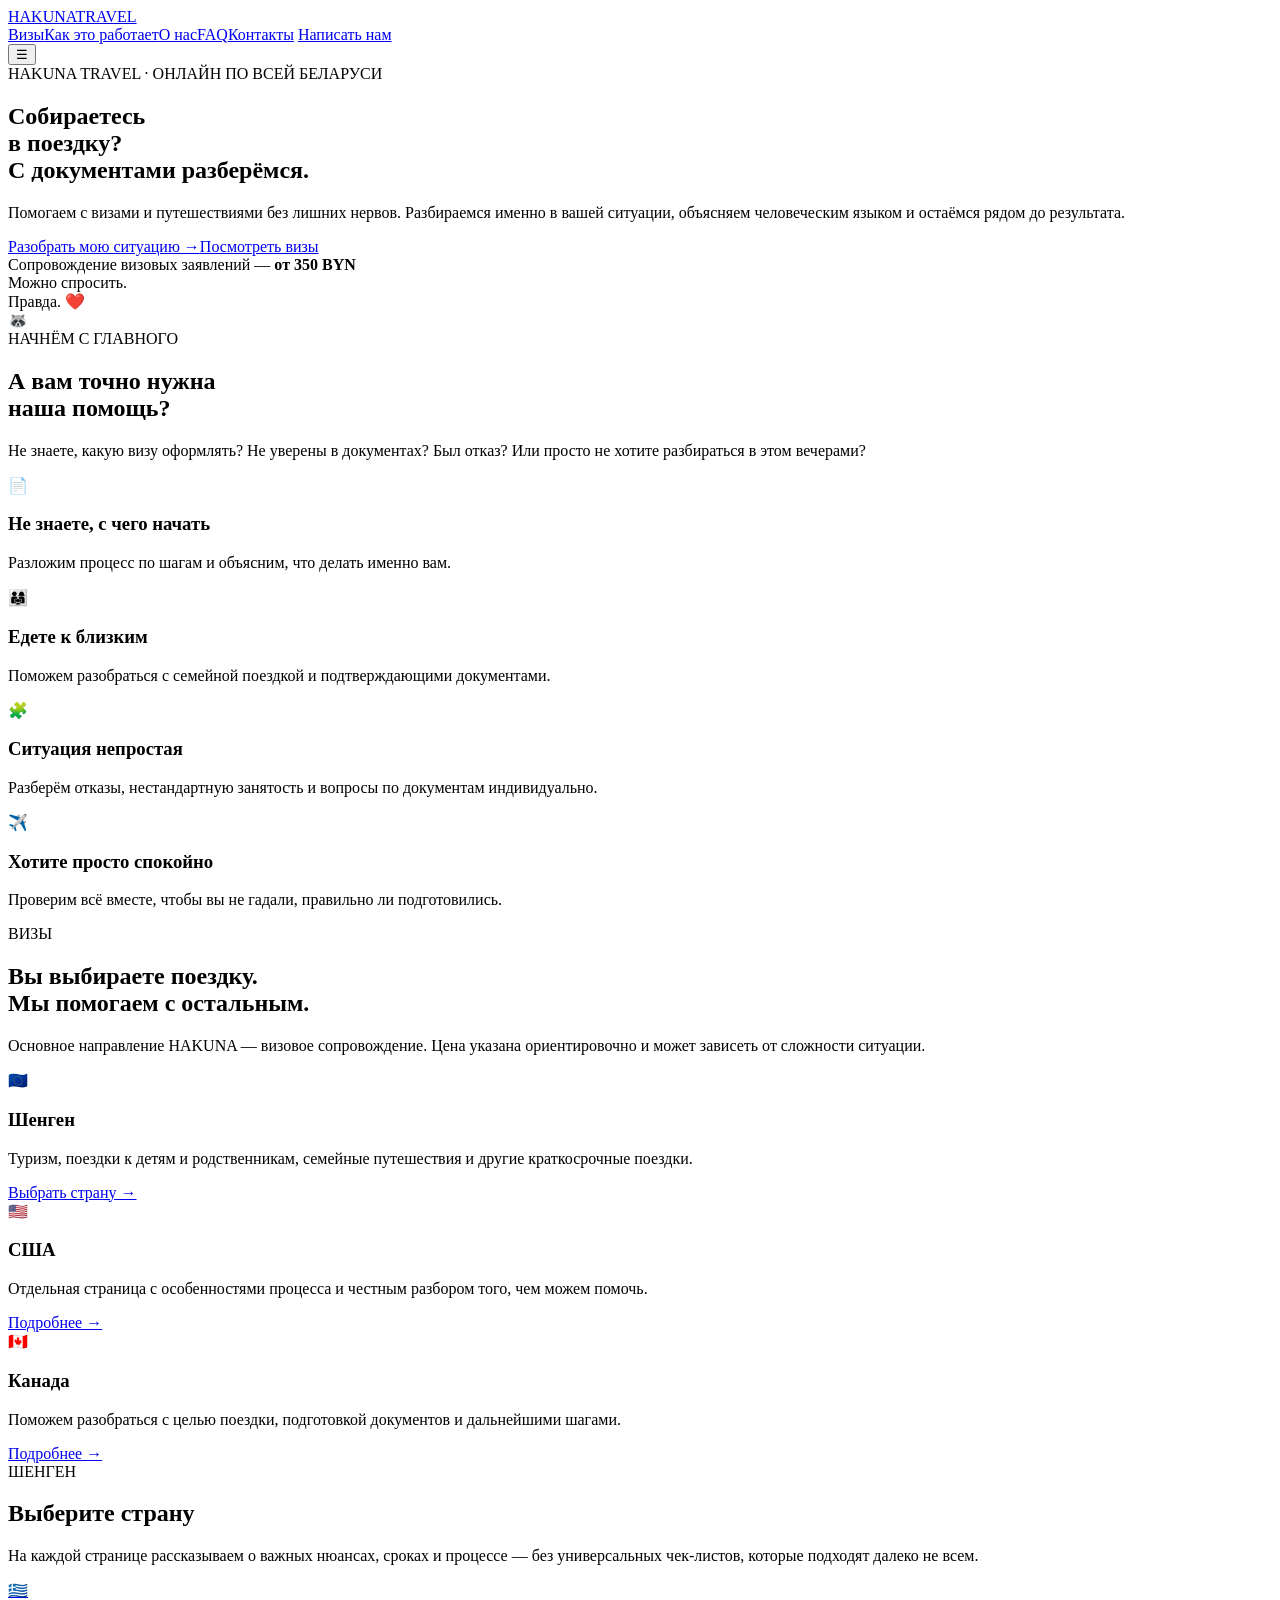
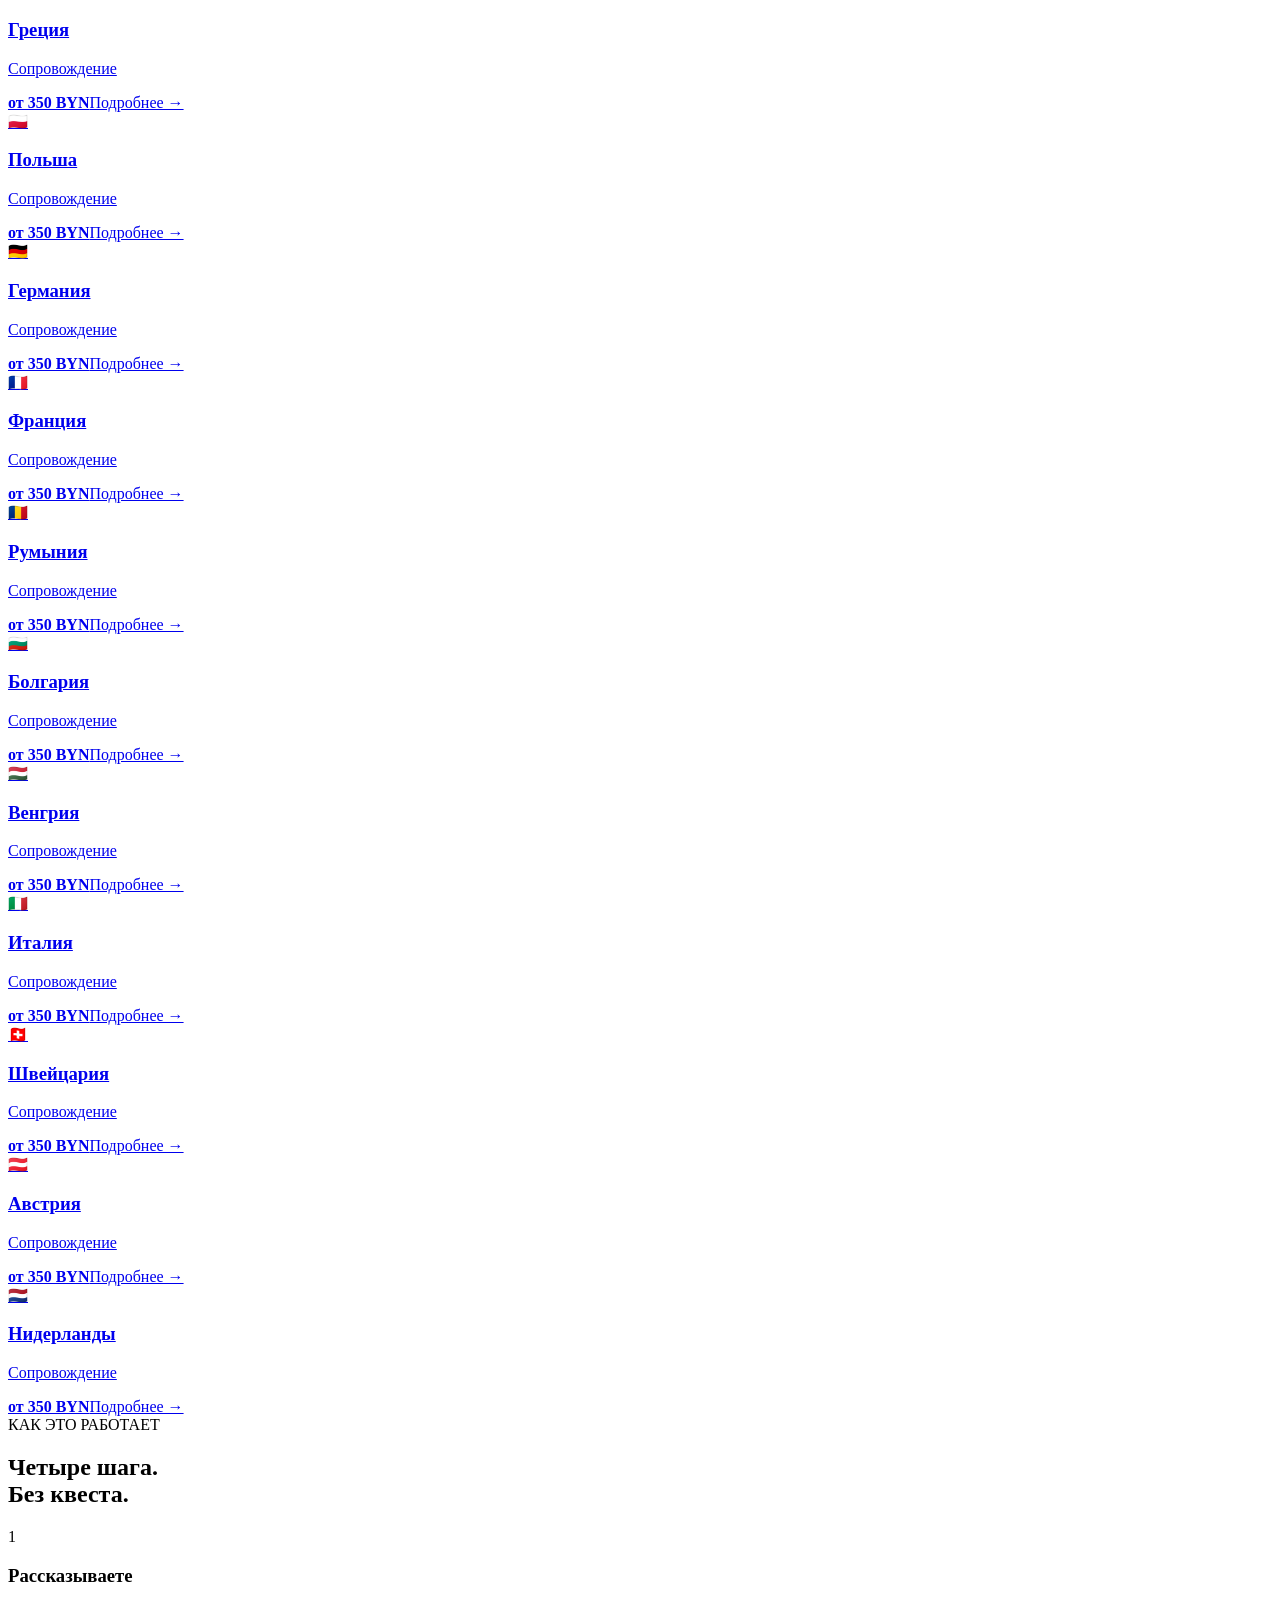
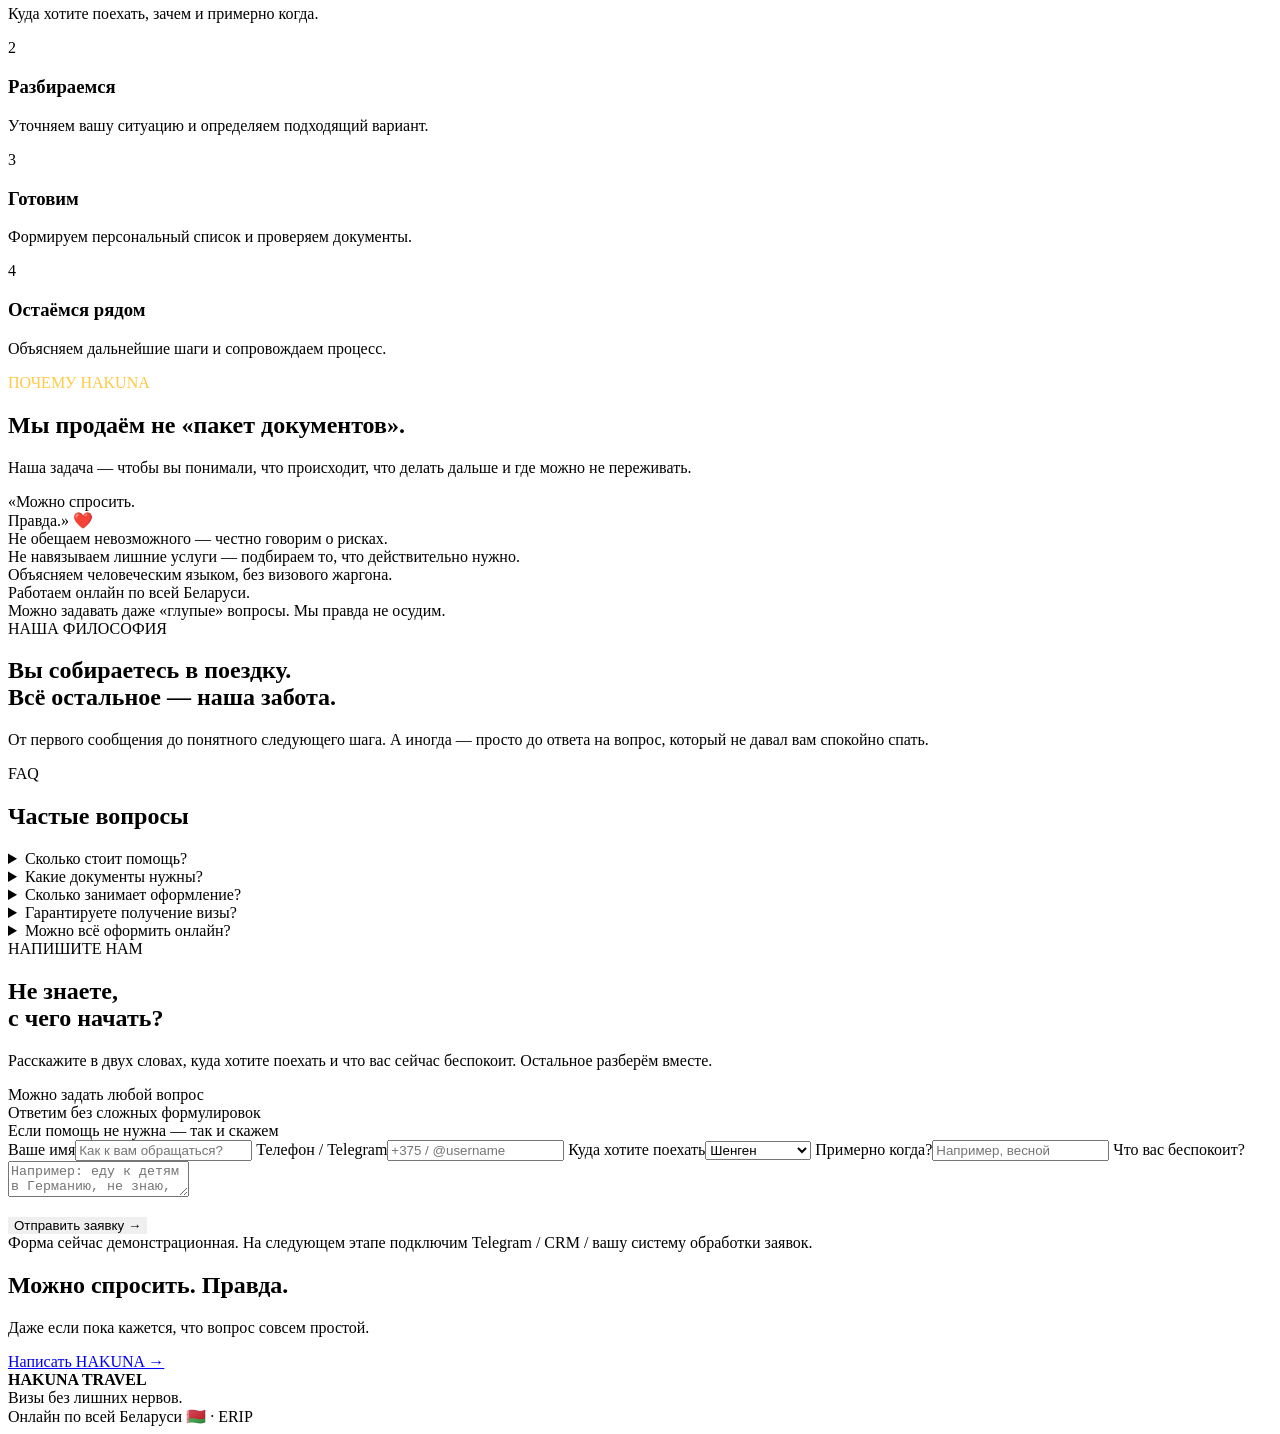
==== index.html @ dac3e9aa "Add files via upload" ====
<!doctype html>
<html lang="ru">
<head>
<meta charset="utf-8">
<meta name="viewport" content="width=device-width,initial-scale=1">
<title>HAKUNA TRAVEL — визы без лишних нервов</title>
<meta name="description" content="HAKUNA TRAVEL — помощь с визами и путешествиями онлайн по всей Беларуси. Можно спросить. Правда.">
<link rel="stylesheet" href="assets/css/style.css">
</head>
<body>
<header class="site-header">
  <div class="container nav">
    <a class="brand" href="index.html">HAKUNA<span>TRAVEL</span></a>
    <nav>
      <a href="#visas">Визы</a><a href="#process">Как это работает</a><a href="#why">О нас</a><a href="#faq">FAQ</a><a href="#contact">Контакты</a>
      <a class="nav-cta" href="#contact">Написать нам</a>
    </nav>
    <button class="menu-btn" aria-label="Меню">☰</button>
  </div>
</header>

<main>
<section class="hero hero-main">
  <div class="container hero-grid">
    <div>
      <div class="eyebrow">HAKUNA TRAVEL · ОНЛАЙН ПО ВСЕЙ БЕЛАРУСИ</div>
      <h1>Собираетесь<br>в поездку?<br><span>С документами разберёмся.</span></h1>
      <p class="lead">Помогаем с визами и путешествиями без лишних нервов. Разбираемся именно в вашей ситуации, объясняем человеческим языком и остаёмся рядом до результата.</p>
      <div class="hero-actions"><a class="btn btn-primary" href="#contact">Разобрать мою ситуацию →</a><a class="btn btn-secondary" href="#visas">Посмотреть визы</a></div>
      <div class="price-note">Сопровождение визовых заявлений — <strong>от 350 BYN</strong></div>
    </div>
    <div class="hero-art">
      <div class="hero-sticker">Можно спросить.<br>Правда. ❤️</div>
      <div class="mascot-temp" aria-label="Фирменный лемур HAKUNA">🦝</div>
    </div>
  </div>
</section>

<section class="section" id="help">
  <div class="container">
    <div class="section-heading"><div class="eyebrow">НАЧНЁМ С ГЛАВНОГО</div><h2>А вам точно нужна<br><span>наша помощь?</span></h2><p>Не знаете, какую визу оформлять? Не уверены в документах? Был отказ? Или просто не хотите разбираться в этом вечерами?</p></div>
    <div class="cards-4">
      <article class="card"><div class="icon">📄</div><h3>Не знаете, с чего начать</h3><p>Разложим процесс по шагам и объясним, что делать именно вам.</p></article>
      <article class="card"><div class="icon">👨‍👩‍👧</div><h3>Едете к близким</h3><p>Поможем разобраться с семейной поездкой и подтверждающими документами.</p></article>
      <article class="card"><div class="icon">🧩</div><h3>Ситуация непростая</h3><p>Разберём отказы, нестандартную занятость и вопросы по документам индивидуально.</p></article>
      <article class="card"><div class="icon">✈️</div><h3>Хотите просто спокойно</h3><p>Проверим всё вместе, чтобы вы не гадали, правильно ли подготовились.</p></article>
    </div>
  </div>
</section>

<section class="section section-alt" id="visas">
  <div class="container">
    <div class="section-heading"><div class="eyebrow">ВИЗЫ</div><h2>Вы выбираете поездку.<br><span>Мы помогаем с остальным.</span></h2><p>Основное направление HAKUNA — визовое сопровождение. Цена указана ориентировочно и может зависеть от сложности ситуации.</p></div>
    <div class="cards-3">
      <article class="card"><div class="icon">🇪🇺</div><h3>Шенген</h3><p>Туризм, поездки к детям и родственникам, семейные путешествия и другие краткосрочные поездки.</p><a class="country-link" href="#schengen">Выбрать страну →</a></article>
      <article class="card"><div class="icon">🇺🇸</div><h3>США</h3><p>Отдельная страница с особенностями процесса и честным разбором того, чем можем помочь.</p><a class="country-link" href="usa.html">Подробнее →</a></article>
      <article class="card"><div class="icon">🇨🇦</div><h3>Канада</h3><p>Поможем разобраться с целью поездки, подготовкой документов и дальнейшими шагами.</p><a class="country-link" href="canada.html">Подробнее →</a></article>
    </div>
  </div>
</section>

<section class="section" id="schengen">
  <div class="container">
    <div class="section-heading"><div class="eyebrow">ШЕНГЕН</div><h2>Выберите страну</h2><p>На каждой странице рассказываем о важных нюансах, сроках и процессе — без универсальных чек-листов, которые подходят далеко не всем.</p></div>
    <div class="country-grid"><a class="country-card" href="greece.html"><div class="country-flag">🇬🇷</div><h3>Греция</h3><p>Сопровождение</p><strong>от 350 BYN</strong><span class="country-link">Подробнее →</span></a>
<a class="country-card" href="poland.html"><div class="country-flag">🇵🇱</div><h3>Польша</h3><p>Сопровождение</p><strong>от 350 BYN</strong><span class="country-link">Подробнее →</span></a>
<a class="country-card" href="germany.html"><div class="country-flag">🇩🇪</div><h3>Германия</h3><p>Сопровождение</p><strong>от 350 BYN</strong><span class="country-link">Подробнее →</span></a>
<a class="country-card" href="france.html"><div class="country-flag">🇫🇷</div><h3>Франция</h3><p>Сопровождение</p><strong>от 350 BYN</strong><span class="country-link">Подробнее →</span></a>
<a class="country-card" href="romania.html"><div class="country-flag">🇷🇴</div><h3>Румыния</h3><p>Сопровождение</p><strong>от 350 BYN</strong><span class="country-link">Подробнее →</span></a>
<a class="country-card" href="bulgaria.html"><div class="country-flag">🇧🇬</div><h3>Болгария</h3><p>Сопровождение</p><strong>от 350 BYN</strong><span class="country-link">Подробнее →</span></a>
<a class="country-card" href="hungary.html"><div class="country-flag">🇭🇺</div><h3>Венгрия</h3><p>Сопровождение</p><strong>от 350 BYN</strong><span class="country-link">Подробнее →</span></a>
<a class="country-card" href="italy.html"><div class="country-flag">🇮🇹</div><h3>Италия</h3><p>Сопровождение</p><strong>от 350 BYN</strong><span class="country-link">Подробнее →</span></a>
<a class="country-card" href="switzerland.html"><div class="country-flag">🇨🇭</div><h3>Швейцария</h3><p>Сопровождение</p><strong>от 350 BYN</strong><span class="country-link">Подробнее →</span></a>
<a class="country-card" href="austria.html"><div class="country-flag">🇦🇹</div><h3>Австрия</h3><p>Сопровождение</p><strong>от 350 BYN</strong><span class="country-link">Подробнее →</span></a>
<a class="country-card" href="netherlands.html"><div class="country-flag">🇳🇱</div><h3>Нидерланды</h3><p>Сопровождение</p><strong>от 350 BYN</strong><span class="country-link">Подробнее →</span></a></div>
  </div>
</section>

<section class="section section-alt" id="process">
  <div class="container">
    <div class="section-heading"><div class="eyebrow">КАК ЭТО РАБОТАЕТ</div><h2>Четыре шага.<br><span>Без квеста.</span></h2></div>
    <div class="steps">
      <div class="step"><span>1</span><h3>Рассказываете</h3><p>Куда хотите поехать, зачем и примерно когда.</p></div>
      <div class="step"><span>2</span><h3>Разбираемся</h3><p>Уточняем вашу ситуацию и определяем подходящий вариант.</p></div>
      <div class="step"><span>3</span><h3>Готовим</h3><p>Формируем персональный список и проверяем документы.</p></div>
      <div class="step"><span>4</span><h3>Остаёмся рядом</h3><p>Объясняем дальнейшие шаги и сопровождаем процесс.</p></div>
    </div>
  </div>
</section>

<section class="section" id="why">
  <div class="container split">
    <div class="big-panel">
      <div class="eyebrow" style="color:#ffc943">ПОЧЕМУ HAKUNA</div>
      <h2>Мы продаём не «пакет документов».</h2>
      <p>Наша задача — чтобы вы понимали, что происходит, что делать дальше и где можно не переживать.</p>
      <div class="quote">«Можно спросить.<br>Правда.» ❤️</div>
    </div>
    <div class="check-list">
      <div>Не обещаем невозможного — честно говорим о рисках.</div>
      <div>Не навязываем лишние услуги — подбираем то, что действительно нужно.</div>
      <div>Объясняем человеческим языком, без визового жаргона.</div>
      <div>Работаем онлайн по всей Беларуси.</div>
      <div>Можно задавать даже «глупые» вопросы. Мы правда не осудим.</div>
    </div>
  </div>
</section>

<section class="section section-alt">
  <div class="container">
    <div class="quote-box"><div class="eyebrow">НАША ФИЛОСОФИЯ</div><h2>Вы собираетесь в поездку.<br><span>Всё остальное — наша забота.</span></h2><p>От первого сообщения до понятного следующего шага. А иногда — просто до ответа на вопрос, который не давал вам спокойно спать.</p></div>
  </div>
</section>

<section class="section" id="faq">
  <div class="container faq">
    <div class="section-heading"><div class="eyebrow">FAQ</div><h2>Частые вопросы</h2></div>
    <details><summary>Сколько стоит помощь?</summary><p>Сопровождение визовых заявлений — от 350 BYN. Точная стоимость зависит от ситуации и объёма работы.</p></details>
    <details><summary>Какие документы нужны?</summary><p>Это зависит от цели поездки, занятости, семейной и финансовой ситуации, истории поездок и других обстоятельств. Поэтому мы не отправляем всем один и тот же универсальный список.</p></details>
    <details><summary>Сколько занимает оформление?</summary><p>Сроки зависят от страны, типа поездки, доступности записи и рассмотрения заявления. Мы заранее объясняем этапы и не обещаем срок, на который не можем повлиять.</p></details>
    <details><summary>Гарантируете получение визы?</summary><p>Нет. Решение принимает консульство или другой уполномоченный орган. Мы гарантируем внимательную подготовку и честный разбор вашей ситуации.</p></details>
    <details><summary>Можно всё оформить онлайн?</summary><p>Консультация и большая часть подготовки проходят онлайн по всей Беларуси. Если понадобится личная подача, заранее объясним, что именно и где нужно сделать.</p></details>
  </div>
</section>

<section class="section section-alt" id="contact">
  <div class="container form-wrap">
    <div>
      <div class="eyebrow">НАПИШИТЕ НАМ</div>
      <h2>Не знаете,<br><span>с чего начать?</span></h2>
      <p class="lead">Расскажите в двух словах, куда хотите поехать и что вас сейчас беспокоит. Остальное разберём вместе.</p>
      <div class="check-list"><div>Можно задать любой вопрос</div><div>Ответим без сложных формулировок</div><div>Если помощь не нужна — так и скажем</div></div>
    </div>
    <div class="form-card">
      <form onsubmit="return submitHakuna(event)">
        <div class="form-grid">
          <label>Ваше имя<input name="name" required placeholder="Как к вам обращаться?"></label>
          <label>Телефон / Telegram<input name="contact" required placeholder="+375 / @username"></label>
          <label>Куда хотите поехать<select name="destination"><option>Шенген</option><option>США</option><option>Канада</option><option>Пока не знаю</option></select></label>
          <label>Примерно когда?<input name="date" placeholder="Например, весной"></label>
          <label class="full">Что вас беспокоит?<textarea name="message" placeholder="Например: еду к детям в Германию, не знаю, какие документы нужны…"></textarea></label>
        </div>
        <button class="btn btn-primary" style="border:0;margin-top:16px" type="submit">Отправить заявку →</button>
        <div class="form-note">Форма сейчас демонстрационная. На следующем этапе подключим Telegram / CRM / вашу систему обработки заявок.</div>
      </form>
    </div>
  </div>
</section>

<section class="section final-cta">
  <div class="container"><div class="cta-box"><div><h2>Можно спросить. Правда.</h2><p>Даже если пока кажется, что вопрос совсем простой.</p></div><a class="btn btn-primary" href="#contact">Написать HAKUNA →</a></div></div>
</section>
</main>

<footer class="site-footer">
  <div class="container footer-inner"><div><strong>HAKUNA TRAVEL</strong><br><span>Визы без лишних нервов.</span></div><div>Онлайн по всей Беларуси 🇧🇾 · ERIP</div></div>
</footer>
<script src="assets/js/main.js"></script>
</body>
</html>
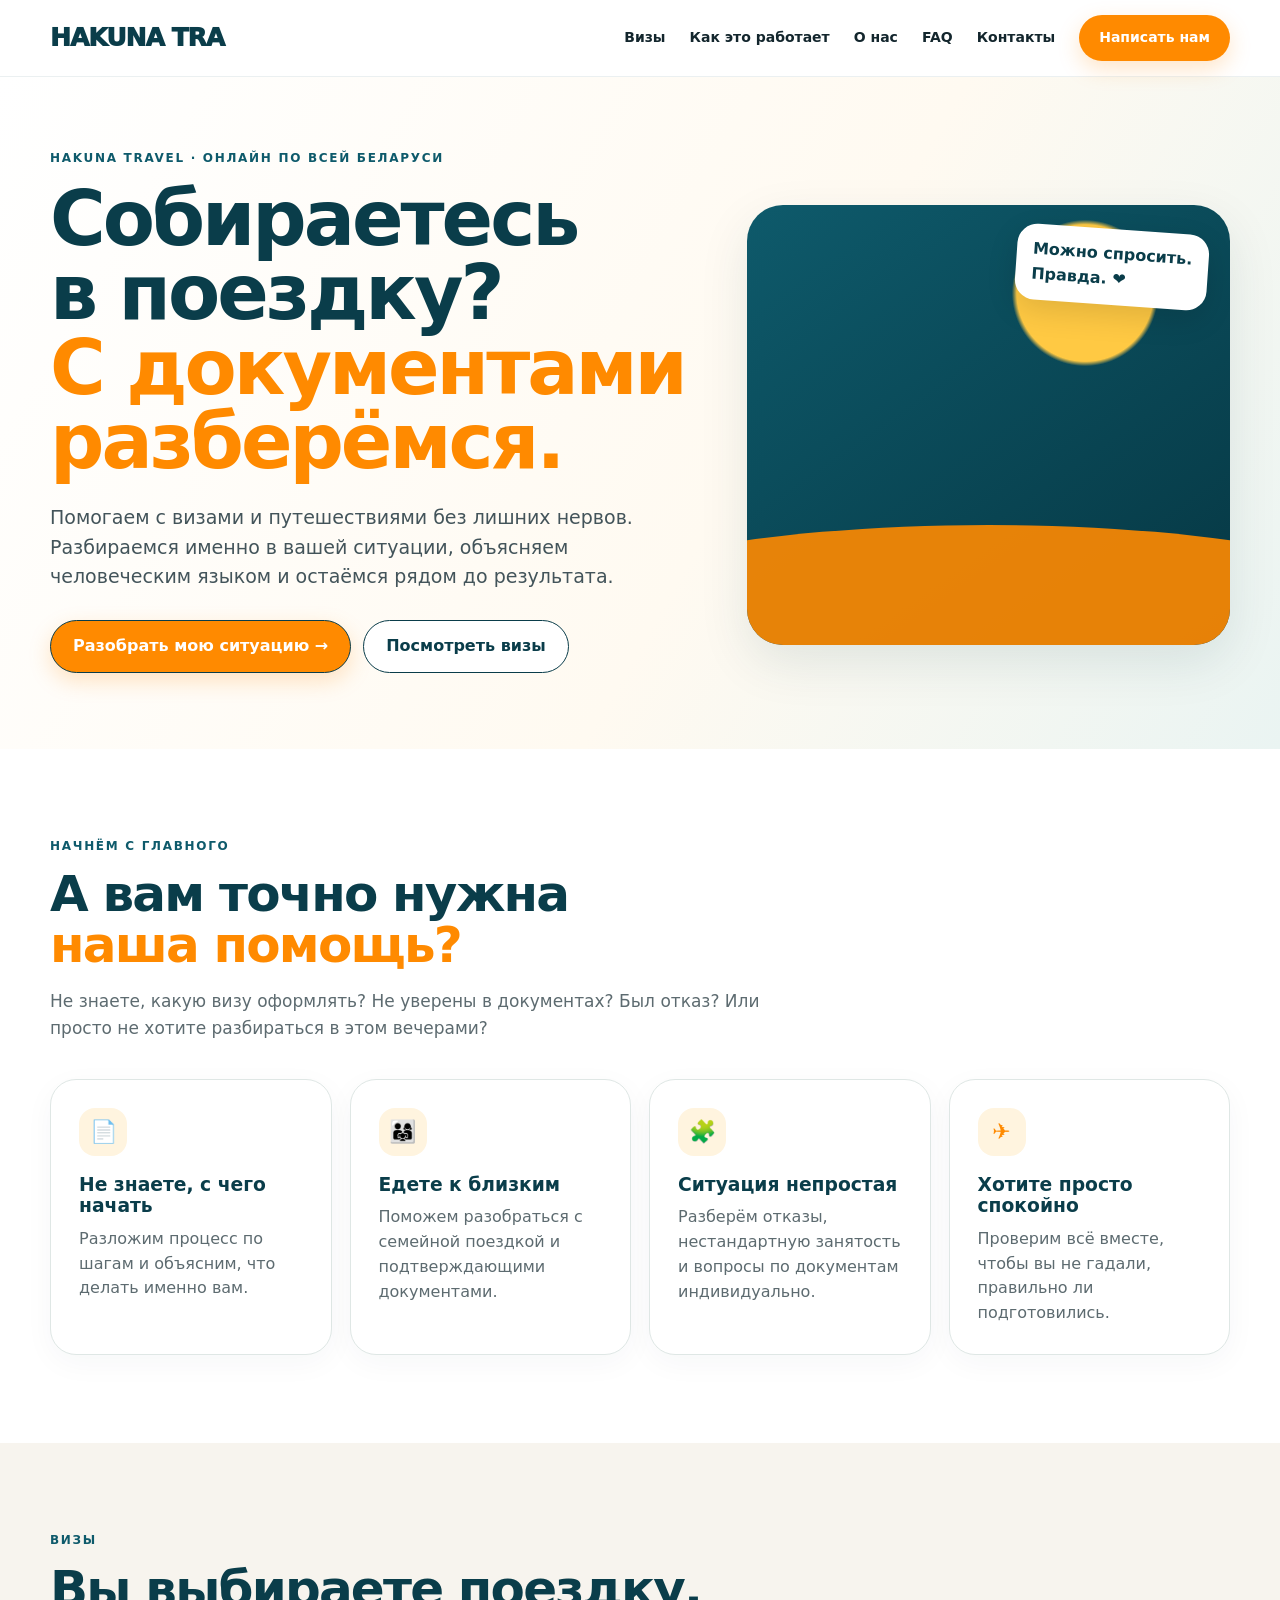
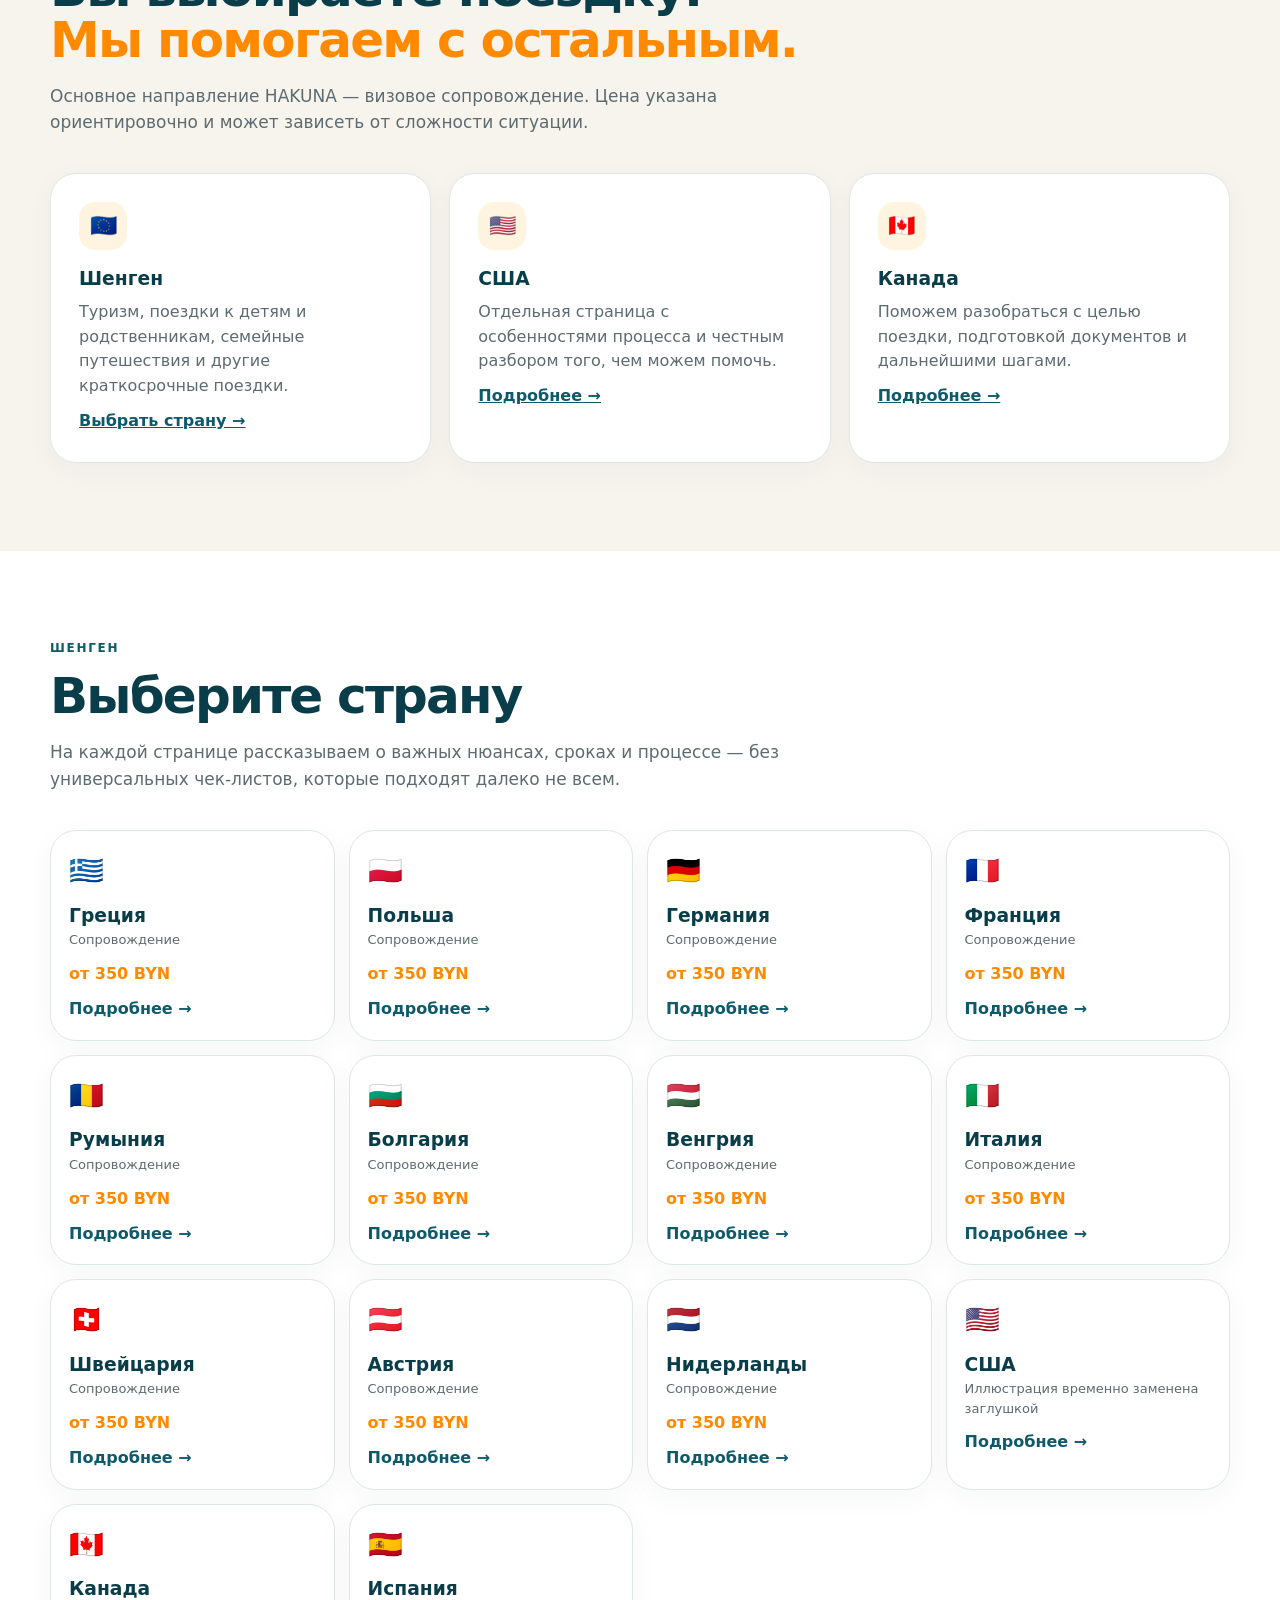
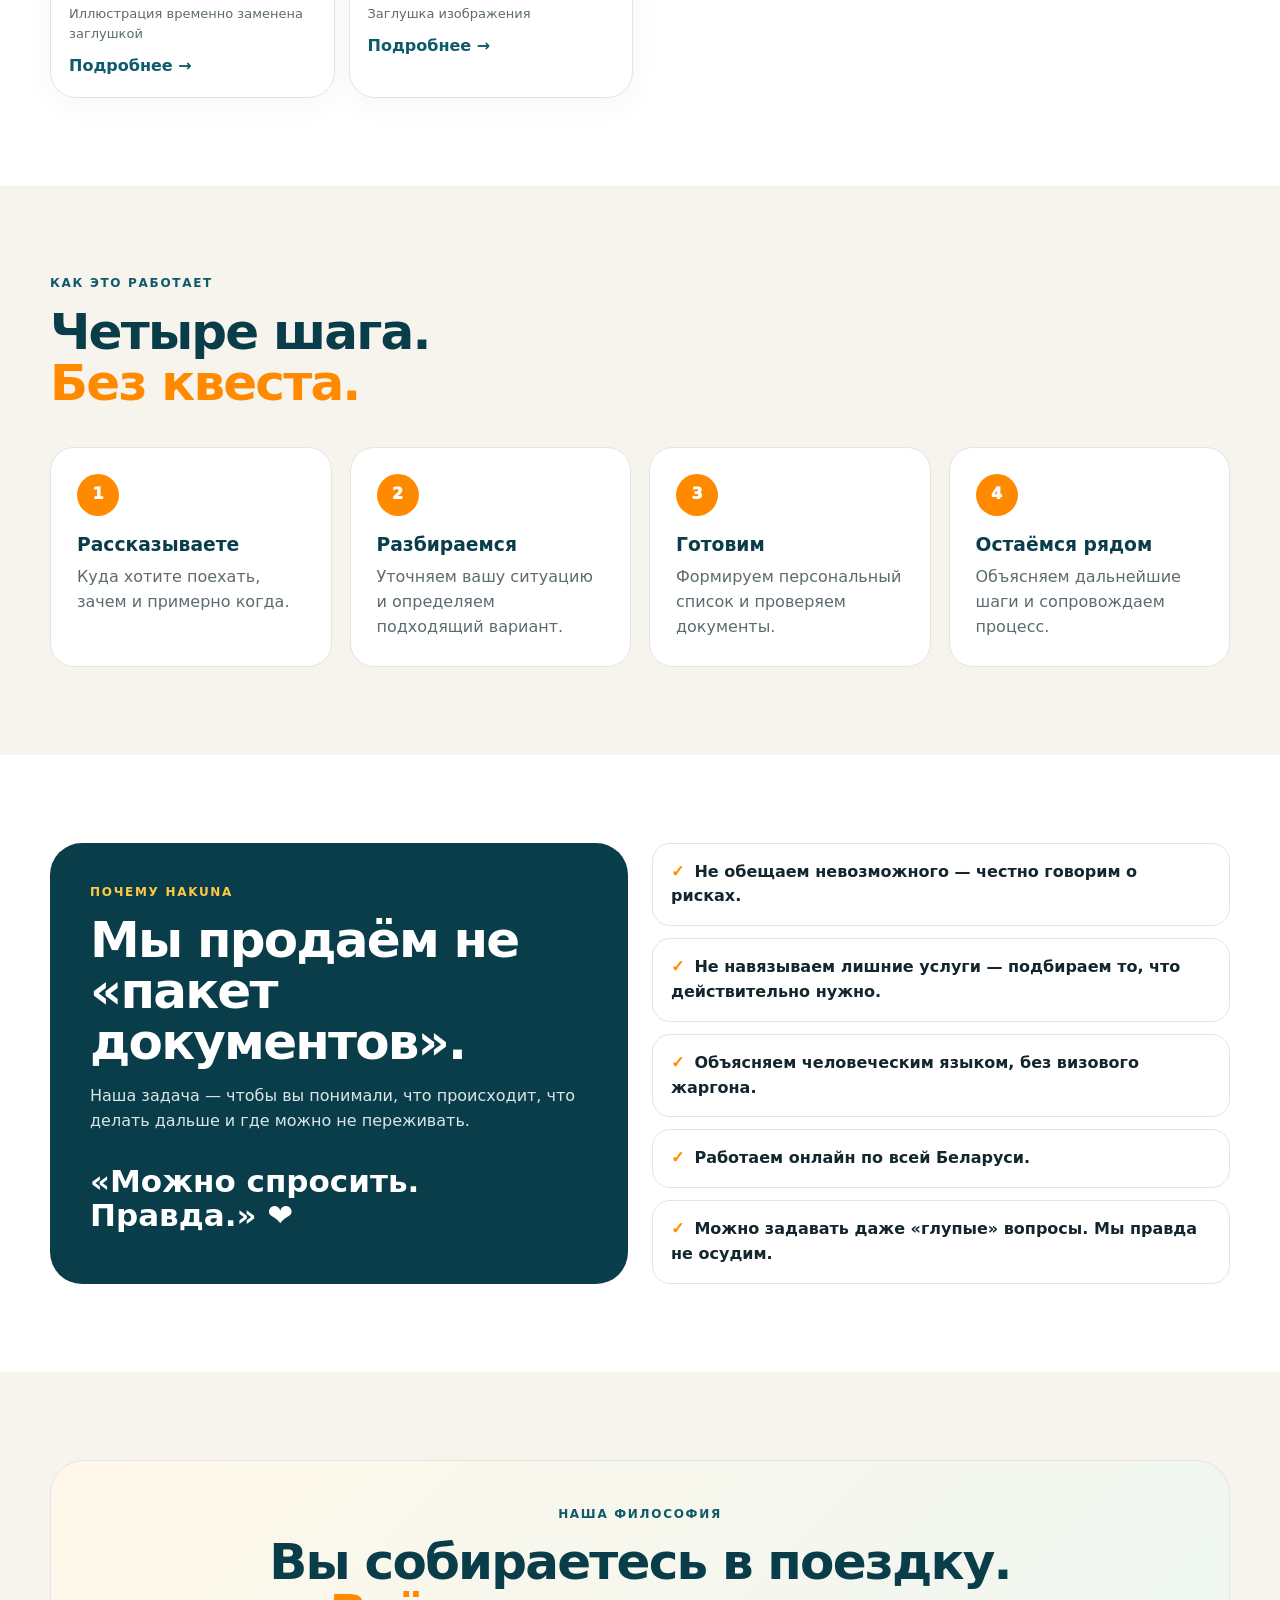
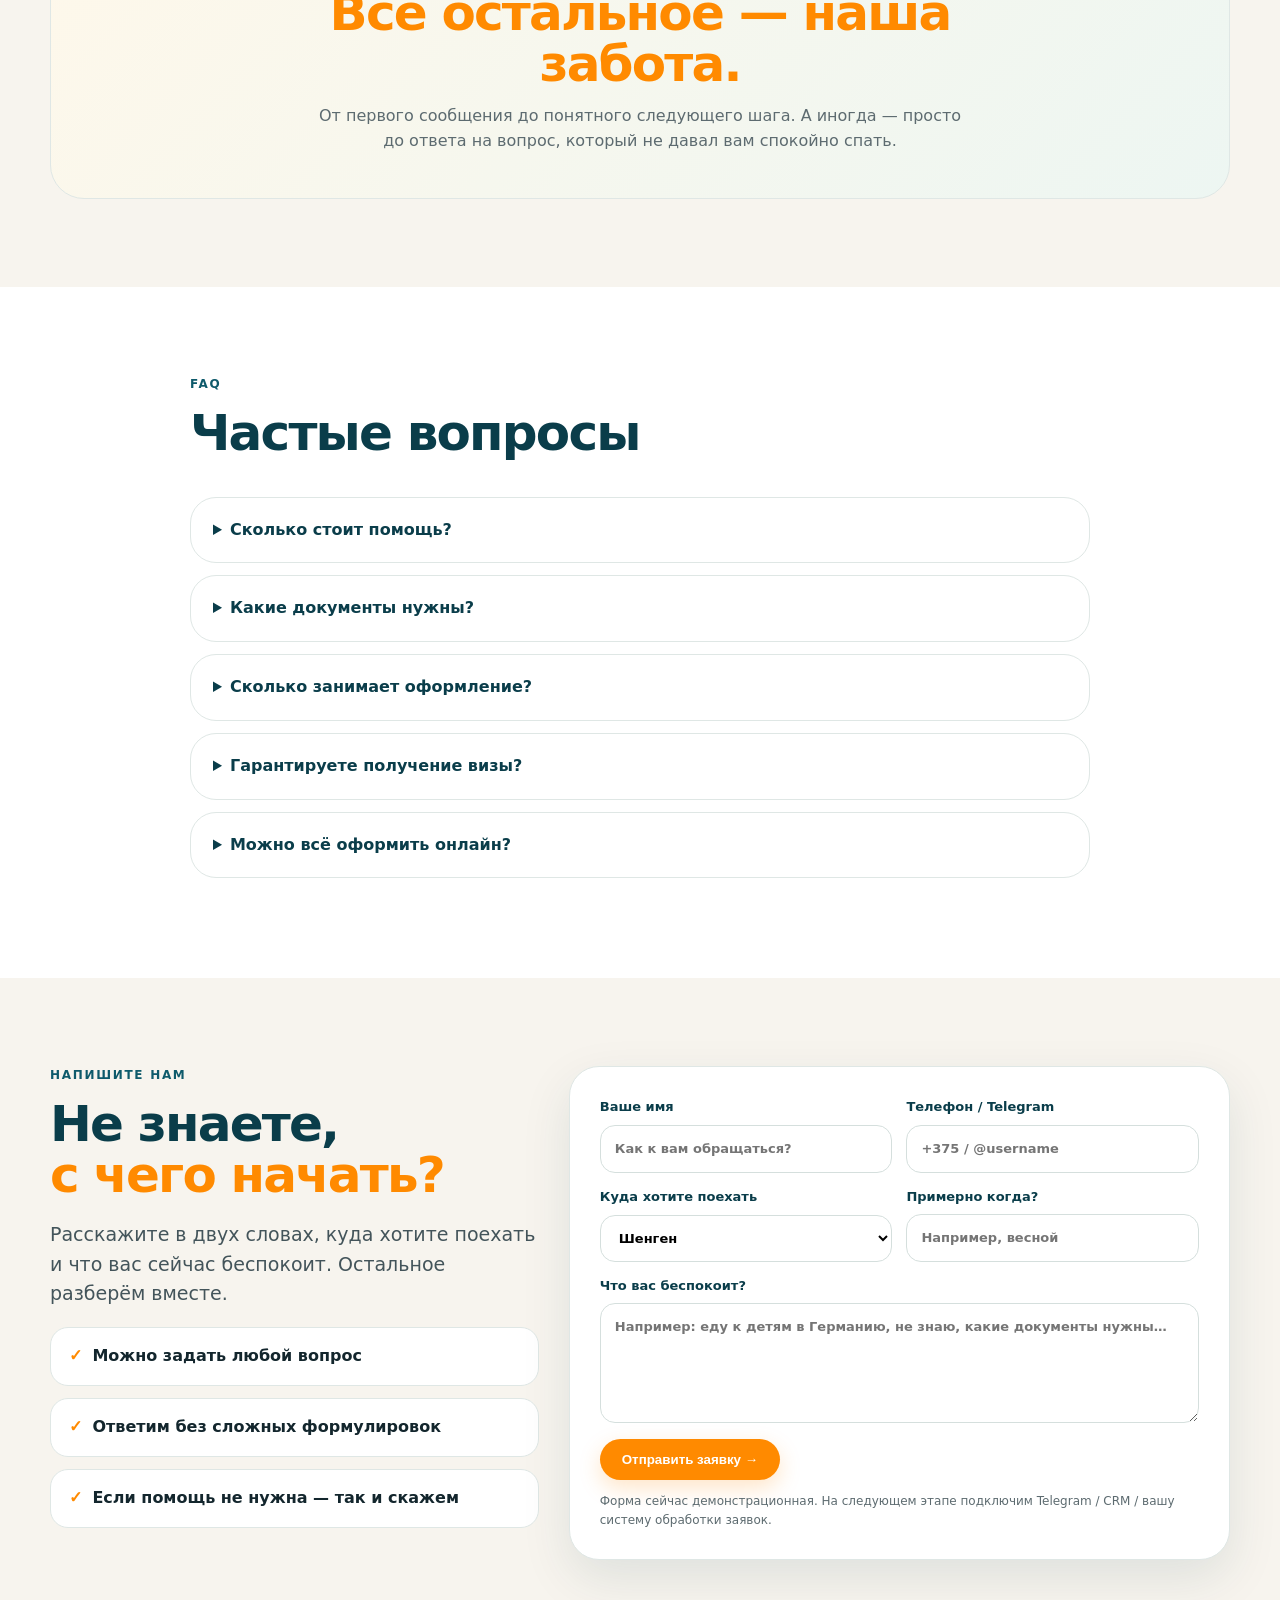
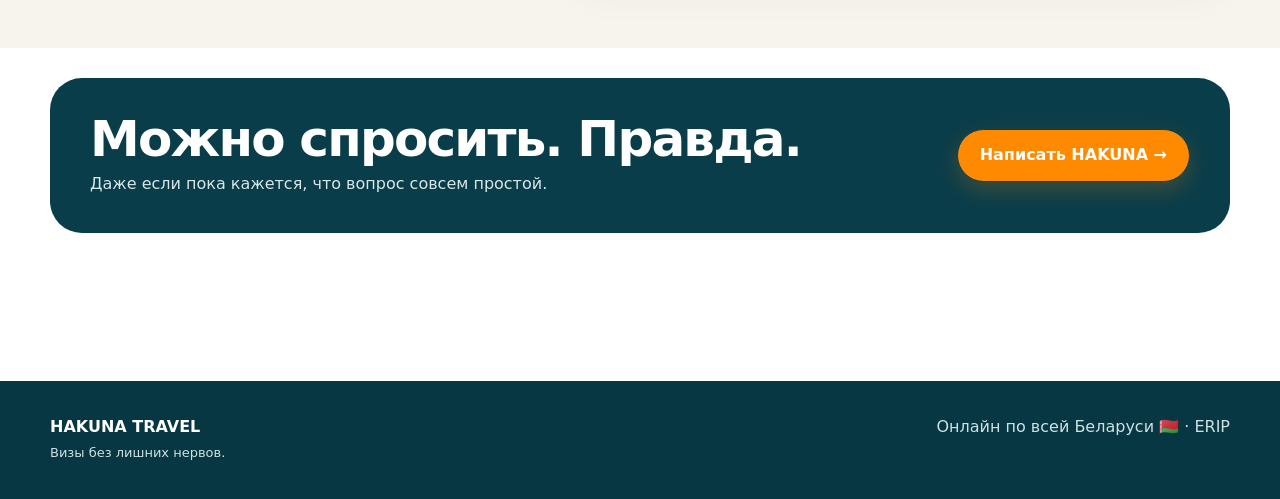
==== commit 91a57c2f: "Add files via upload" ====
--- a/index.html
+++ b/index.html
@@ -10,7 +10,7 @@
 <body>
 <header class="site-header">
   <div class="container nav">
-    <a class="brand" href="index.html">HAKUNA<span>TRAVEL</span></a>
+    <a class="brand" href="index.html" aria-label="HAKUNA TRA">HAKUNA TRA</a>
     <nav>
       <a href="#visas">Визы</a><a href="#process">Как это работает</a><a href="#why">О нас</a><a href="#faq">FAQ</a><a href="#contact">Контакты</a>
       <a class="nav-cta" href="#contact">Написать нам</a>
@@ -27,11 +27,11 @@
       <h1>Собираетесь<br>в поездку?<br><span>С документами разберёмся.</span></h1>
       <p class="lead">Помогаем с визами и путешествиями без лишних нервов. Разбираемся именно в вашей ситуации, объясняем человеческим языком и остаёмся рядом до результата.</p>
       <div class="hero-actions"><a class="btn btn-primary" href="#contact">Разобрать мою ситуацию →</a><a class="btn btn-secondary" href="#visas">Посмотреть визы</a></div>
-      <div class="price-note">Сопровождение визовых заявлений — <strong>от 350 BYN</strong></div>
+      
     </div>
     <div class="hero-art">
       <div class="hero-sticker">Можно спросить.<br>Правда. ❤️</div>
-      <div class="mascot-temp" aria-label="Фирменный лемур HAKUNA">🦝</div>
+      
     </div>
   </div>
 </section>
@@ -62,17 +62,20 @@
 <section class="section" id="schengen">
   <div class="container">
     <div class="section-heading"><div class="eyebrow">ШЕНГЕН</div><h2>Выберите страну</h2><p>На каждой странице рассказываем о важных нюансах, сроках и процессе — без универсальных чек-листов, которые подходят далеко не всем.</p></div>
-    <div class="country-grid"><a class="country-card" href="greece.html"><div class="country-flag">🇬🇷</div><h3>Греция</h3><p>Сопровождение</p><strong>от 350 BYN</strong><span class="country-link">Подробнее →</span></a>
-<a class="country-card" href="poland.html"><div class="country-flag">🇵🇱</div><h3>Польша</h3><p>Сопровождение</p><strong>от 350 BYN</strong><span class="country-link">Подробнее →</span></a>
-<a class="country-card" href="germany.html"><div class="country-flag">🇩🇪</div><h3>Германия</h3><p>Сопровождение</p><strong>от 350 BYN</strong><span class="country-link">Подробнее →</span></a>
-<a class="country-card" href="france.html"><div class="country-flag">🇫🇷</div><h3>Франция</h3><p>Сопровождение</p><strong>от 350 BYN</strong><span class="country-link">Подробнее →</span></a>
-<a class="country-card" href="romania.html"><div class="country-flag">🇷🇴</div><h3>Румыния</h3><p>Сопровождение</p><strong>от 350 BYN</strong><span class="country-link">Подробнее →</span></a>
-<a class="country-card" href="bulgaria.html"><div class="country-flag">🇧🇬</div><h3>Болгария</h3><p>Сопровождение</p><strong>от 350 BYN</strong><span class="country-link">Подробнее →</span></a>
-<a class="country-card" href="hungary.html"><div class="country-flag">🇭🇺</div><h3>Венгрия</h3><p>Сопровождение</p><strong>от 350 BYN</strong><span class="country-link">Подробнее →</span></a>
-<a class="country-card" href="italy.html"><div class="country-flag">🇮🇹</div><h3>Италия</h3><p>Сопровождение</p><strong>от 350 BYN</strong><span class="country-link">Подробнее →</span></a>
-<a class="country-card" href="switzerland.html"><div class="country-flag">🇨🇭</div><h3>Швейцария</h3><p>Сопровождение</p><strong>от 350 BYN</strong><span class="country-link">Подробнее →</span></a>
-<a class="country-card" href="austria.html"><div class="country-flag">🇦🇹</div><h3>Австрия</h3><p>Сопровождение</p><strong>от 350 BYN</strong><span class="country-link">Подробнее →</span></a>
-<a class="country-card" href="netherlands.html"><div class="country-flag">🇳🇱</div><h3>Нидерланды</h3><p>Сопровождение</p><strong>от 350 BYN</strong><span class="country-link">Подробнее →</span></a></div>
+    <div class="country-grid"><a class="country-card" href="greece.html" style="background-image:url('assets/img/country-greece.png')"><div class="country-flag">🇬🇷</div><h3>Греция</h3><p>Сопровождение</p><strong>от 350 BYN</strong><span class="country-link">Подробнее →</span></a>
+<a class="country-card" href="poland.html" style="background-image:url('assets/img/country-poland.png')"><div class="country-flag">🇵🇱</div><h3>Польша</h3><p>Сопровождение</p><strong>от 350 BYN</strong><span class="country-link">Подробнее →</span></a>
+<a class="country-card" href="germany.html" style="background-image:url('assets/img/country-germany.png')"><div class="country-flag">🇩🇪</div><h3>Германия</h3><p>Сопровождение</p><strong>от 350 BYN</strong><span class="country-link">Подробнее →</span></a>
+<a class="country-card" href="france.html" style="background-image:url('assets/img/country-france.png')"><div class="country-flag">🇫🇷</div><h3>Франция</h3><p>Сопровождение</p><strong>от 350 BYN</strong><span class="country-link">Подробнее →</span></a>
+<a class="country-card" href="romania.html" style="background-image:url('assets/img/country-romania.png')"><div class="country-flag">🇷🇴</div><h3>Румыния</h3><p>Сопровождение</p><strong>от 350 BYN</strong><span class="country-link">Подробнее →</span></a>
+<a class="country-card" href="bulgaria.html" style="background-image:url('assets/img/country-bulgaria.png')"><div class="country-flag">🇧🇬</div><h3>Болгария</h3><p>Сопровождение</p><strong>от 350 BYN</strong><span class="country-link">Подробнее →</span></a>
+<a class="country-card" href="hungary.html" style="background-image:url('assets/img/country-hungary.png')"><div class="country-flag">🇭🇺</div><h3>Венгрия</h3><p>Сопровождение</p><strong>от 350 BYN</strong><span class="country-link">Подробнее →</span></a>
+<a class="country-card" href="italy.html" style="background-image:url('assets/img/country-italy.png')"><div class="country-flag">🇮🇹</div><h3>Италия</h3><p>Сопровождение</p><strong>от 350 BYN</strong><span class="country-link">Подробнее →</span></a>
+<a class="country-card" href="switzerland.html" style="background-image:url('assets/img/country-switzerland.png')"><div class="country-flag">🇨🇭</div><h3>Швейцария</h3><p>Сопровождение</p><strong>от 350 BYN</strong><span class="country-link">Подробнее →</span></a>
+<a class="country-card" href="austria.html" style="background-image:url('assets/img/country-austria.png')"><div class="country-flag">🇦🇹</div><h3>Австрия</h3><p>Сопровождение</p><strong>от 350 BYN</strong><span class="country-link">Подробнее →</span></a>
+<a class="country-card" href="netherlands.html" style="background-image:url('assets/img/country-netherlands.png')"><div class="country-flag">🇳🇱</div><h3>Нидерланды</h3><p>Сопровождение</p><strong>от 350 BYN</strong><span class="country-link">Подробнее →</span></a>
+<a class="country-card" href="usa.html" style="background-image:url('assets/img/country-usa-placeholder.png')"><div class="country-flag">🇺🇸</div><h3>США</h3><p>Иллюстрация временно заменена заглушкой</p><span class="country-link">Подробнее →</span></a>
+<a class="country-card" href="canada.html" style="background-image:url('assets/img/country-canada-placeholder.png')"><div class="country-flag">🇨🇦</div><h3>Канада</h3><p>Иллюстрация временно заменена заглушкой</p><span class="country-link">Подробнее →</span></a>
+<a class="country-card" href="spain.html" style="background-image:url('assets/img/country-spain-placeholder.png')"><div class="country-flag">🇪🇸</div><h3>Испания</h3><p>Заглушка изображения</p><span class="country-link">Подробнее →</span></a></div>
   </div>
 </section>
 
--- a/assets/css/style.css
+++ b/assets/css/style.css
@@ -0,0 +1,132 @@
+
+:root{
+  --navy:#0A3D4A;
+  --deep:#063743;
+  --teal:#0E5A6B;
+  --orange:#FF8A00;
+  --gold:#FFC943;
+  --cream:#EDE7DC;
+  --white:#FFFFFF;
+  --ink:#13262d;
+  --muted:#5d6b70;
+  --line:#dfe7e5;
+  --soft:#f7f4ee;
+  --mint:#edf6f2;
+  --shadow:0 18px 50px rgba(6,55,67,.10);
+  --radius:26px;
+}
+*{box-sizing:border-box}
+html{scroll-behavior:smooth}
+body{margin:0;font-family:Inter,system-ui,-apple-system,BlinkMacSystemFont,"Segoe UI",sans-serif;color:var(--ink);background:#fff;line-height:1.55}
+a{color:inherit}
+img{max-width:100%;display:block}
+.container{width:min(1180px,calc(100% - 40px));margin:auto}
+.site-header{position:sticky;top:0;z-index:50;background:rgba(255,255,255,.94);backdrop-filter:blur(14px);border-bottom:1px solid rgba(10,61,74,.08)}
+.nav{height:76px;display:flex;align-items:center;justify-content:space-between;gap:24px}
+.brand{font-weight:1000;text-decoration:none;font-size:25px;letter-spacing:-1px;color:var(--navy);line-height:.8}
+.brand span{display:block;font-size:10px;letter-spacing:3px;text-align:center;margin-top:7px;color:var(--orange)}
+.nav nav{display:flex;align-items:center;gap:24px;font-size:14px;font-weight:700}
+.nav nav a{text-decoration:none}
+.nav nav a:hover{color:var(--orange)}
+.nav-cta,.btn-primary{background:var(--orange);color:#fff!important;border-radius:999px;padding:12px 20px;box-shadow:0 8px 22px rgba(255,138,0,.22)}
+.menu-btn{display:none;border:0;background:none;font-size:26px}
+.hero{overflow:hidden}
+.hero-main{background:linear-gradient(120deg,#fff 0%,#fffaf1 58%,#eaf4f2 100%);padding:72px 0 48px}
+.hero-grid{display:grid;grid-template-columns:1.15fr .85fr;gap:44px;align-items:center}
+.eyebrow{font-size:12px;font-weight:900;letter-spacing:1.7px;color:var(--teal);text-transform:uppercase;margin-bottom:14px}
+h1{font-size:clamp(46px,6vw,76px);line-height:.98;letter-spacing:-3px;margin:0 0 24px;color:var(--navy)}
+h1 span,h2 span{color:var(--orange)}
+h2{font-size:clamp(32px,4vw,50px);line-height:1.02;letter-spacing:-1.8px;margin:0 0 16px;color:var(--navy)}
+h3{line-height:1.15;margin:0 0 10px;color:var(--navy)}
+.lead{font-size:19px;max-width:650px;color:#43545a}
+.hero-actions{display:flex;gap:12px;flex-wrap:wrap;margin:28px 0}
+.btn{display:inline-flex;align-items:center;justify-content:center;text-decoration:none;border:1px solid var(--navy);border-radius:999px;padding:13px 22px;font-weight:850;transition:.2s}
+.btn:hover{transform:translateY(-2px)}
+.btn-secondary{background:#fff;color:var(--navy)}
+.hero-art{min-height:440px;border-radius:36px;background:radial-gradient(circle at 70% 20%,#ffc943 0 14%,transparent 15%),linear-gradient(145deg,#0e5a6b,#063743);position:relative;box-shadow:var(--shadow);overflow:hidden}
+.hero-art:before{content:"✈";position:absolute;right:12%;top:12%;font-size:44px;color:#fff;transform:rotate(-12deg)}
+.hero-art:after{content:"";position:absolute;width:180%;height:180px;left:-40%;bottom:-60px;background:#ff8a00;border-radius:50%;opacity:.9}
+.mascot-temp{position:absolute;inset:0;display:grid;place-items:center;z-index:2;font-size:150px;filter:drop-shadow(0 15px 14px rgba(0,0,0,.2))}
+.hero-sticker{position:absolute;right:22px;top:24px;z-index:4;background:#fff;border-radius:20px;padding:13px 16px;font-weight:900;color:var(--navy);transform:rotate(4deg);box-shadow:0 10px 30px rgba(0,0,0,.12)}
+.price-note{font-size:14px;color:var(--muted)}
+.section{padding:88px 0}
+.section-alt{background:var(--soft)}
+.section-heading{max-width:760px;margin-bottom:38px}
+.section-heading p{font-size:17px;color:var(--muted)}
+.cards-3,.cards-4{display:grid;grid-template-columns:repeat(3,1fr);gap:18px}
+.cards-4{grid-template-columns:repeat(4,1fr)}
+.card,.info-card,.country-card,.faq details{background:#fff;border:1px solid var(--line);border-radius:var(--radius);box-shadow:0 8px 30px rgba(6,55,67,.04)}
+.card{padding:28px}
+.card-kicker{color:var(--orange);font-weight:1000;font-size:12px;margin-bottom:14px}
+.card p,.info-card p{color:var(--muted);margin:0}
+.icon{width:48px;height:48px;border-radius:16px;background:#fff4df;display:grid;place-items:center;color:var(--orange);font-size:22px;margin-bottom:18px}
+.split{display:grid;grid-template-columns:1fr 1fr;gap:24px;align-items:stretch}
+.big-panel{padding:40px;border-radius:32px;background:var(--navy);color:#fff;position:relative;overflow:hidden}
+.big-panel h2{color:#fff}
+.big-panel p{color:#d8e6e7}
+.big-panel .quote{font-size:31px;font-weight:900;line-height:1.12;margin-top:30px}
+.check-list{display:grid;gap:12px}
+.check-list div{padding:16px 18px;border-radius:18px;background:#fff;border:1px solid var(--line);font-weight:700}
+.check-list div:before{content:"✓";color:var(--orange);margin-right:10px;font-weight:1000}
+.country-grid{display:grid;grid-template-columns:repeat(4,1fr);gap:14px}
+.country-card{padding:18px;transition:.2s;text-decoration:none}
+.country-card:hover{transform:translateY(-4px);box-shadow:var(--shadow)}
+.country-flag{font-size:28px}
+.country-card h3{margin:12px 0 4px}
+.country-card p{margin:0;color:var(--muted);font-size:13px}
+.country-card strong{display:block;margin-top:12px;color:var(--orange)}
+.country-link{display:inline-block;margin-top:10px;font-weight:900;color:var(--teal)}
+.steps{display:grid;grid-template-columns:repeat(4,1fr);gap:18px}
+.step{padding:26px;background:#fff;border:1px solid var(--line);border-radius:24px}
+.step span{display:grid;place-items:center;width:42px;height:42px;border-radius:50%;background:var(--orange);color:#fff;font-weight:1000;margin-bottom:18px}
+.step p{color:var(--muted);margin:0}
+.quote-box{padding:44px;border-radius:34px;background:linear-gradient(135deg,#fff8ea,#edf6f2);border:1px solid var(--line);text-align:center}
+.quote-box h2{max-width:760px;margin:0 auto 14px}
+.quote-box p{color:var(--muted);max-width:650px;margin:0 auto}
+.form-wrap{display:grid;grid-template-columns:.85fr 1.15fr;gap:30px;align-items:start}
+.form-card{background:#fff;border:1px solid var(--line);padding:30px;border-radius:30px;box-shadow:var(--shadow)}
+.form-grid{display:grid;grid-template-columns:1fr 1fr;gap:14px}
+label{display:grid;gap:7px;font-size:13px;font-weight:800;color:var(--navy)}
+input,select,textarea{width:100%;border:1px solid #d5dfdd;border-radius:15px;padding:13px 14px;font:inherit;background:#fff}
+textarea{min-height:120px;resize:vertical}
+.full{grid-column:1/-1}
+.form-note{font-size:12px;color:var(--muted);margin-top:12px}
+.faq{max-width:900px}
+.faq details{padding:0;margin:12px 0;box-shadow:none}
+.faq summary{cursor:pointer;padding:20px 22px;font-weight:900;color:var(--navy)}
+.faq details p{padding:0 22px 20px;margin:0;color:var(--muted)}
+.final-cta{padding-top:30px}
+.cta-box{display:flex;justify-content:space-between;align-items:center;gap:24px;background:var(--navy);color:#fff;padding:36px 40px;border-radius:32px}
+.cta-box h2{color:#fff;margin:0}
+.cta-box p{color:#d9e6e7;margin:7px 0 0}
+.site-footer{background:#063743;color:#fff;padding:34px 0;margin-top:60px}
+.footer-inner{display:flex;justify-content:space-between;gap:20px;color:#cfe0e2}
+.footer-inner strong{color:#fff}
+.footer-inner span{font-size:13px}
+.country-hero{padding:65px 0;background:linear-gradient(120deg,#fffaf1,#edf6f2)}
+.country-hero .hero-grid{grid-template-columns:1fr .65fr}
+.hero-card{background:#fff;border:1px solid var(--line);border-radius:32px;padding:28px;box-shadow:var(--shadow);min-height:300px;display:flex;flex-direction:column;justify-content:flex-end}
+.hero-card .mascot-placeholder{font-size:110px;text-align:center;flex:1;display:grid;place-items:center}
+.hero-card strong{font-size:20px;color:var(--navy)}
+.hero-card p{color:var(--muted);margin-bottom:0}
+.two-col{display:grid;grid-template-columns:1fr 1fr;gap:60px;align-items:center}
+@media(max-width:950px){
+  .nav nav{display:none}.menu-btn{display:block}
+  .hero-grid,.country-hero .hero-grid,.split,.form-wrap,.two-col{grid-template-columns:1fr}
+  .cards-4{grid-template-columns:repeat(2,1fr)}
+  .country-grid{grid-template-columns:repeat(3,1fr)}
+  .steps{grid-template-columns:repeat(2,1fr)}
+}
+@media(max-width:680px){
+  .container{width:min(100% - 28px,1180px)}
+  .nav{height:68px}
+  h1{font-size:46px;letter-spacing:-2px}
+  .section{padding:62px 0}
+  .cards-3,.cards-4,.country-grid,.steps,.form-grid{grid-template-columns:1fr}
+  .full{grid-column:auto}
+  .hero-main{padding-top:42px}
+  .hero-art{min-height:320px}
+  .mascot-temp{font-size:105px}
+  .cta-box,.footer-inner{flex-direction:column;align-items:flex-start}
+  .cta-box{padding:28px}
+}
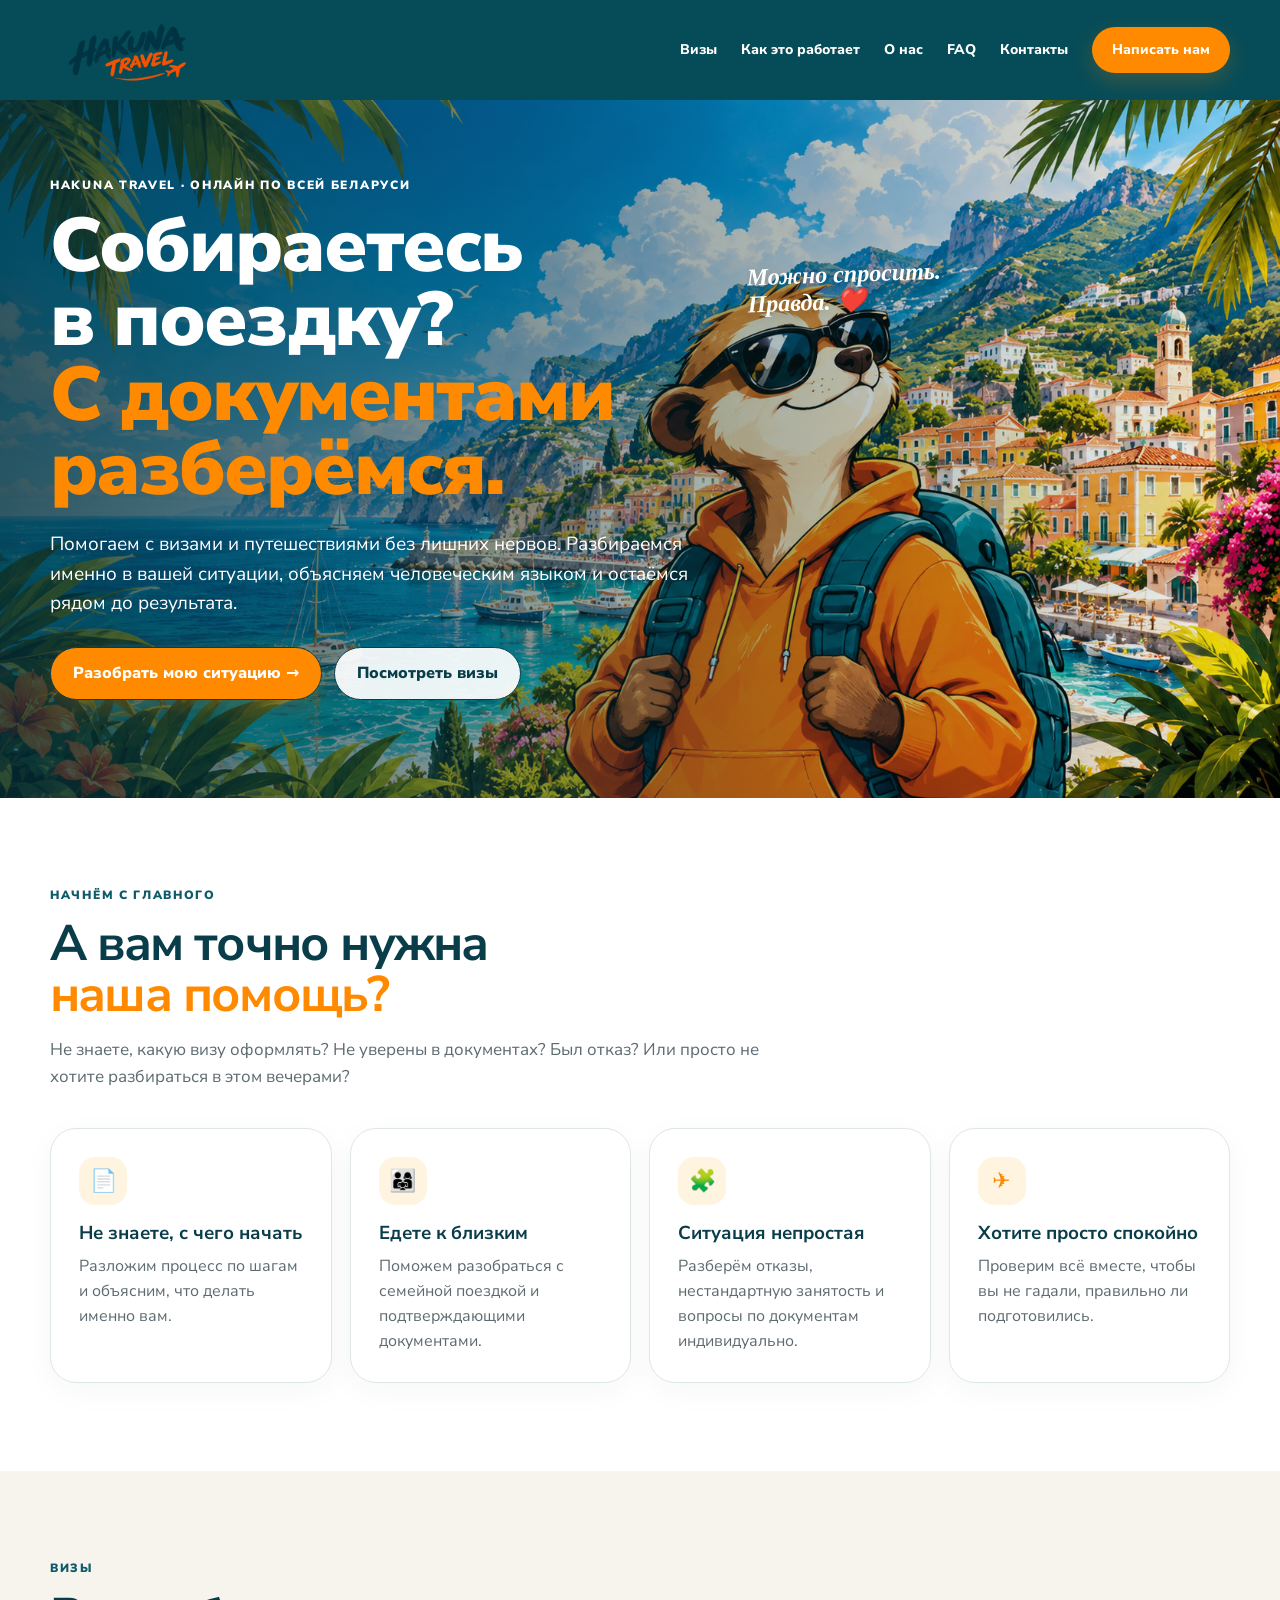
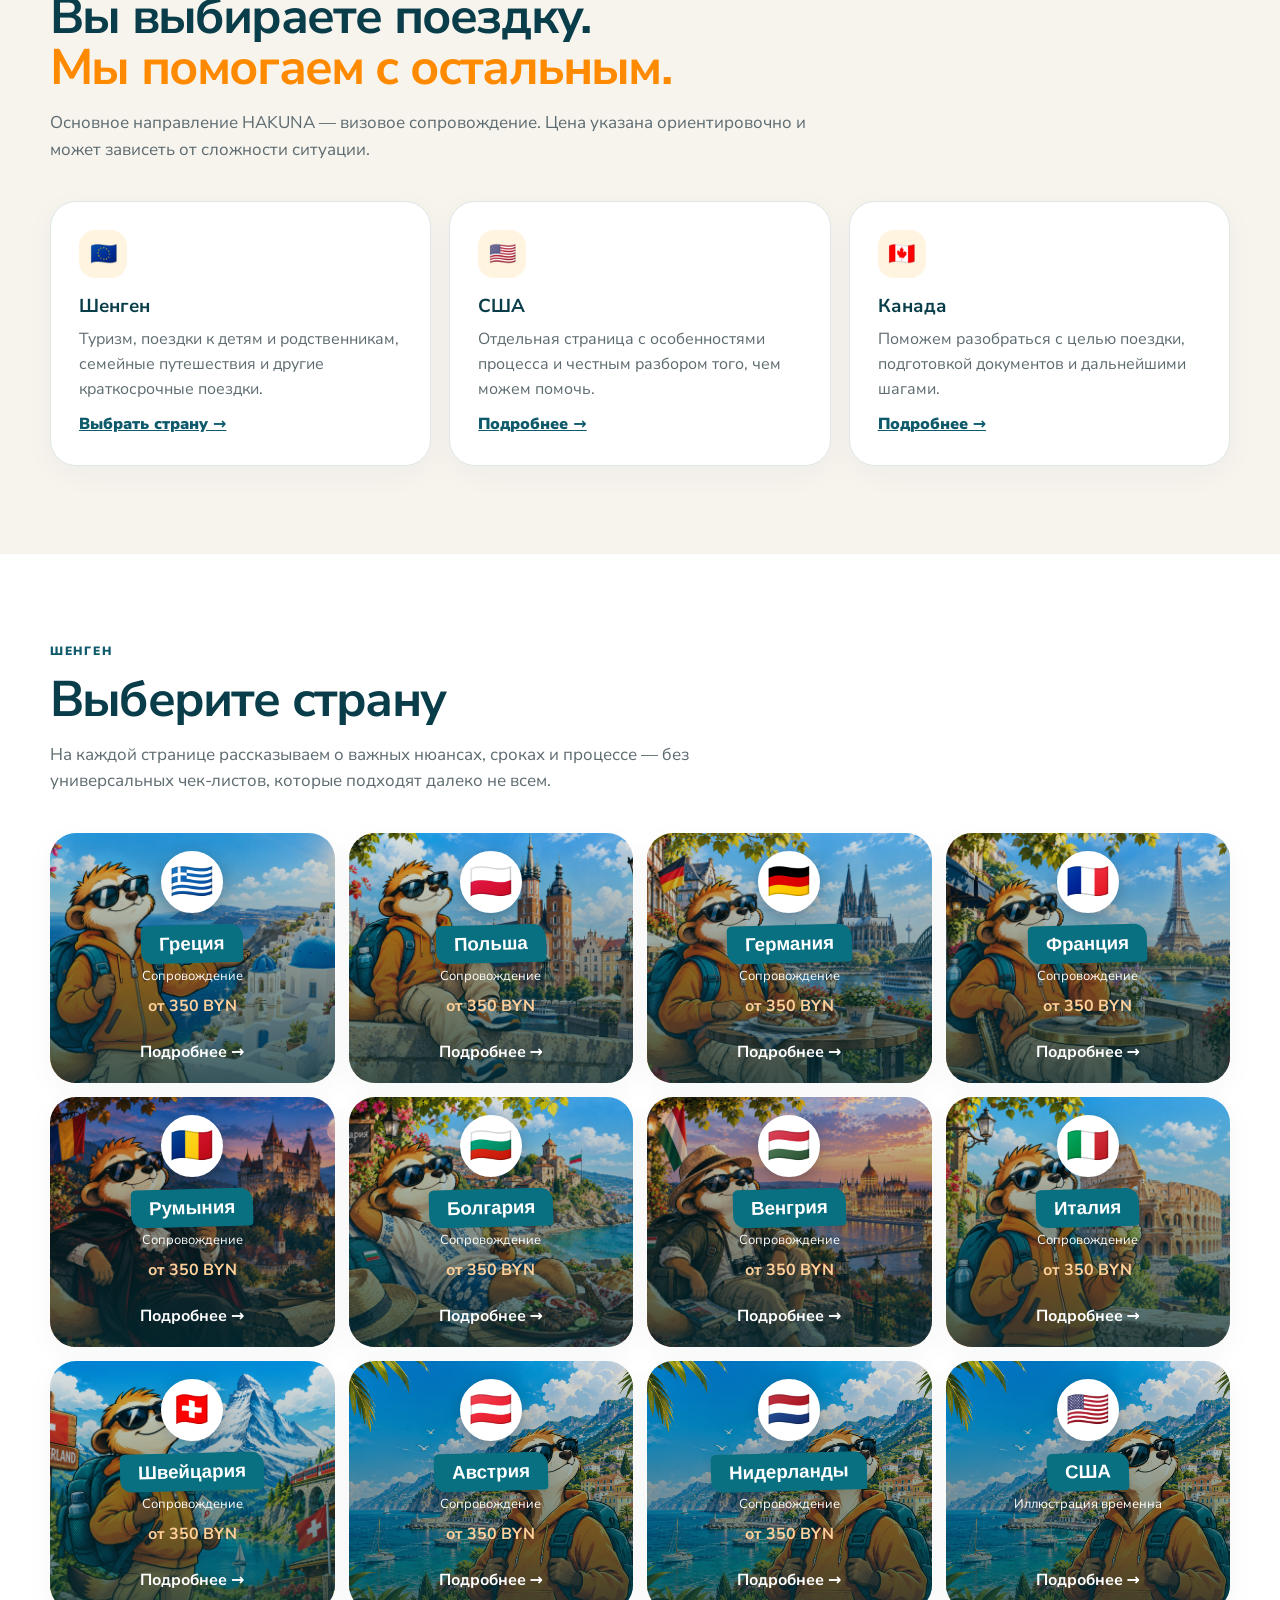
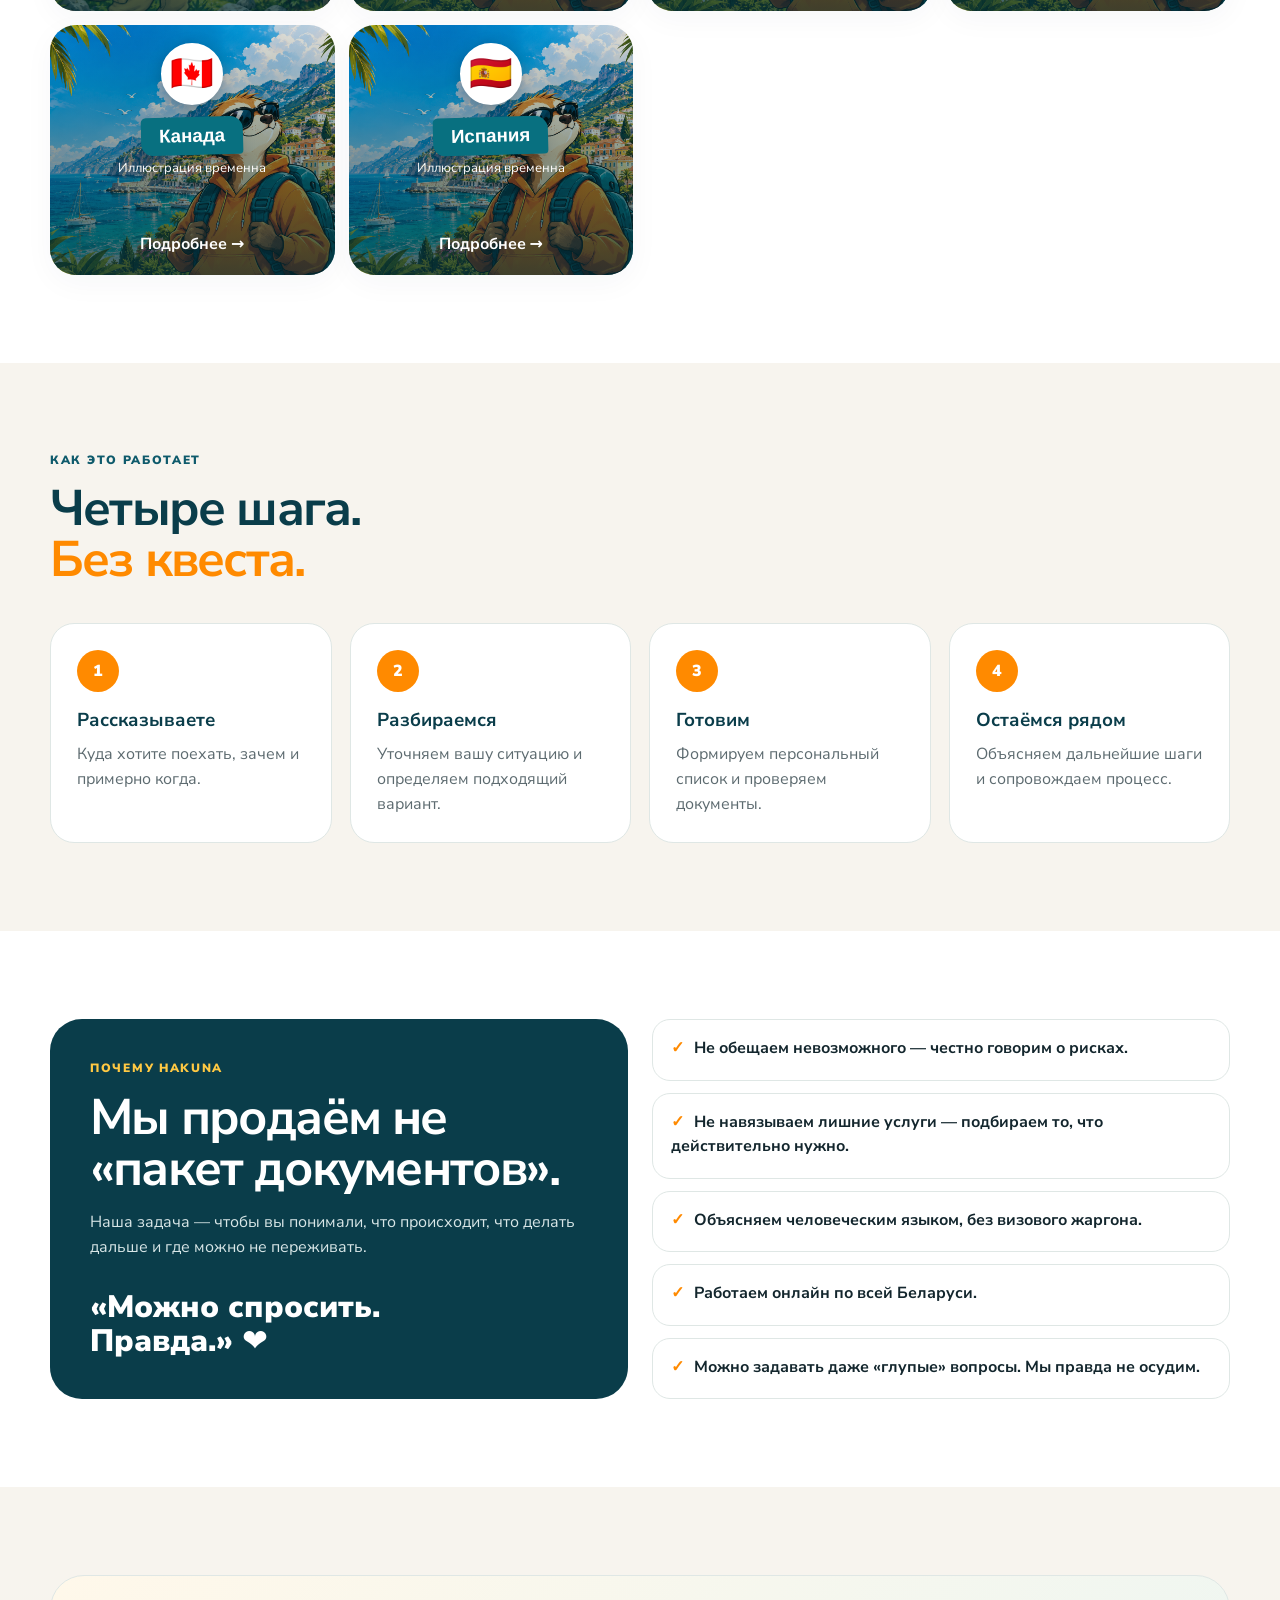
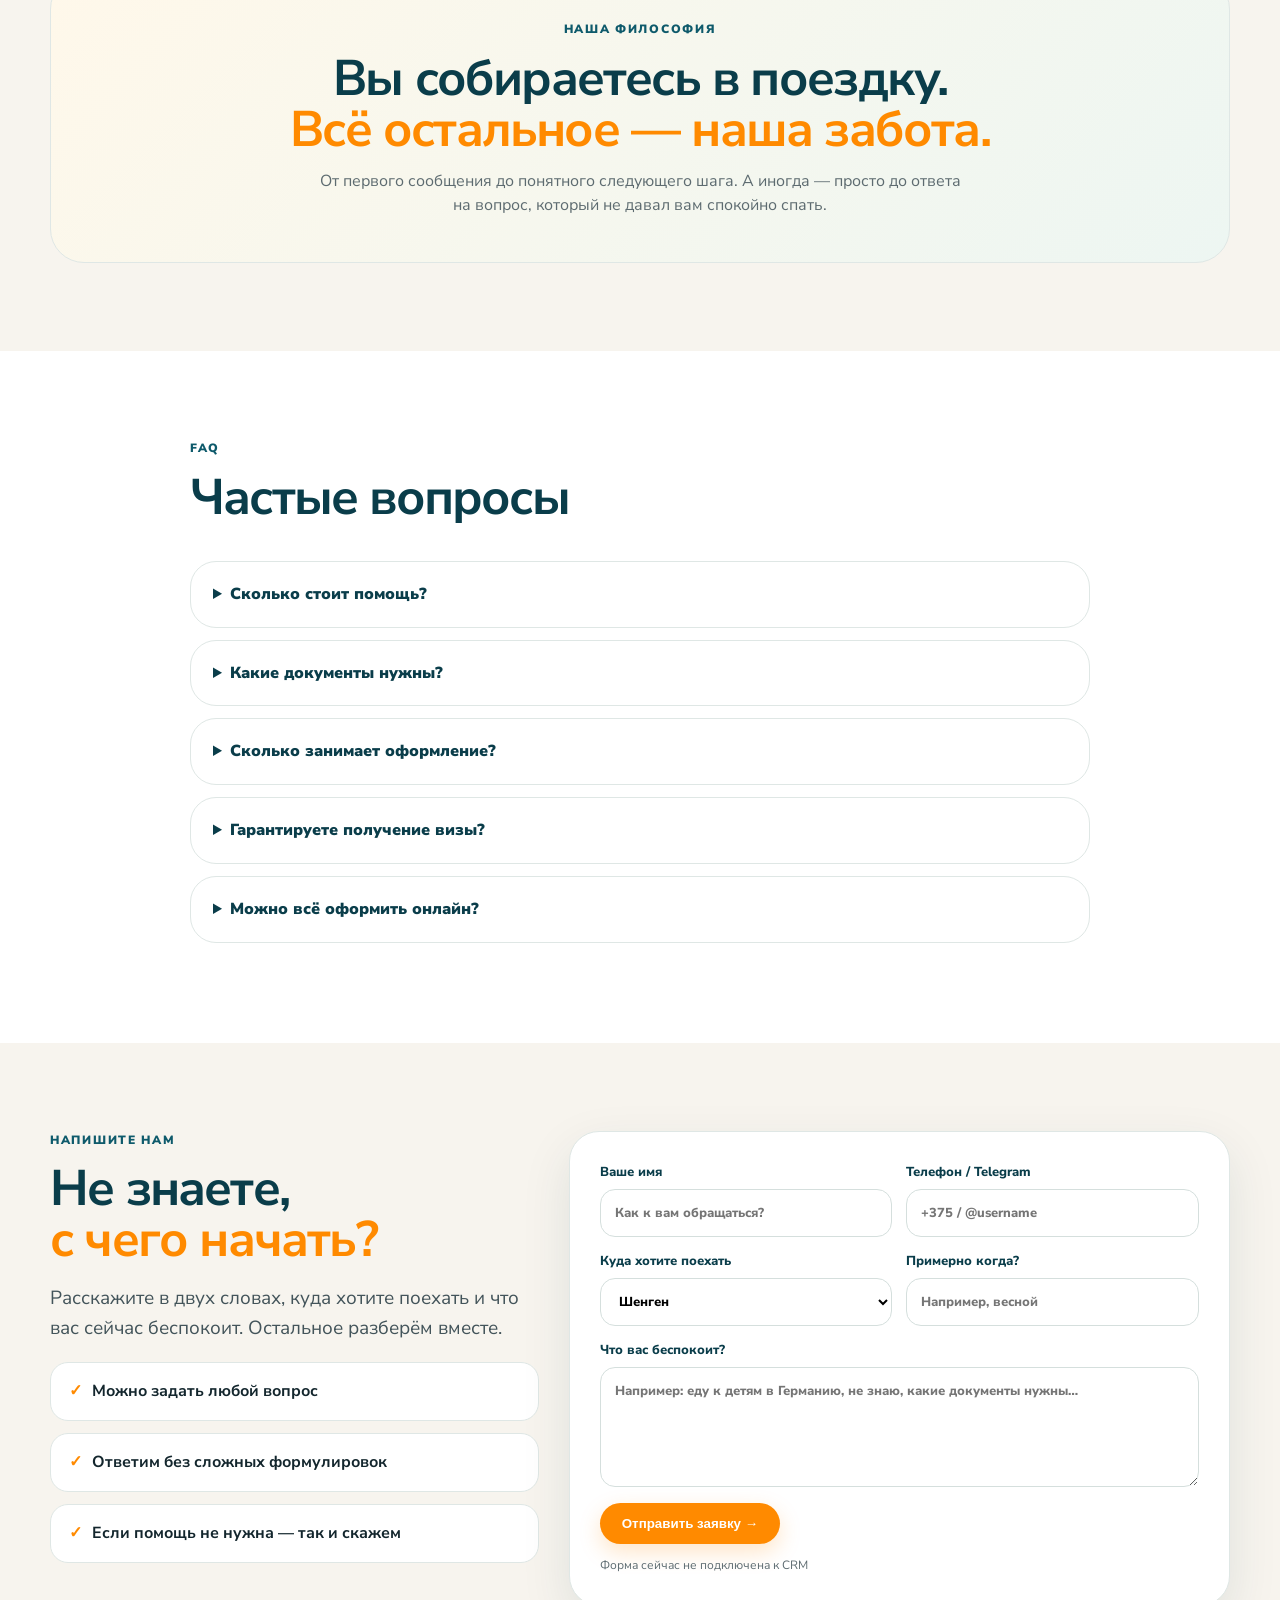
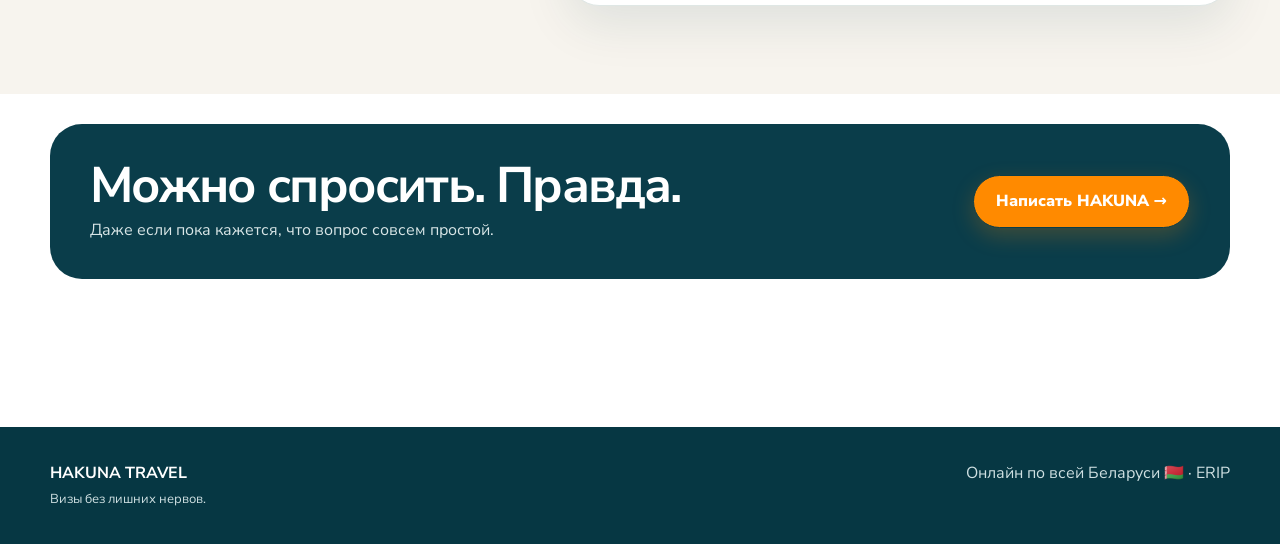
==== commit 2cfcb9b5: "Add files via upload" ====
--- a/index.html
+++ b/index.html
@@ -73,9 +73,9 @@
 <a class="country-card" href="switzerland.html" style="background-image:url('assets/img/country-switzerland.png')"><div class="country-flag">🇨🇭</div><h3>Швейцария</h3><p>Сопровождение</p><strong>от 350 BYN</strong><span class="country-link">Подробнее →</span></a>
 <a class="country-card" href="austria.html" style="background-image:url('assets/img/country-austria.png')"><div class="country-flag">🇦🇹</div><h3>Австрия</h3><p>Сопровождение</p><strong>от 350 BYN</strong><span class="country-link">Подробнее →</span></a>
 <a class="country-card" href="netherlands.html" style="background-image:url('assets/img/country-netherlands.png')"><div class="country-flag">🇳🇱</div><h3>Нидерланды</h3><p>Сопровождение</p><strong>от 350 BYN</strong><span class="country-link">Подробнее →</span></a>
-<a class="country-card" href="usa.html" style="background-image:url('assets/img/country-usa-placeholder.png')"><div class="country-flag">🇺🇸</div><h3>США</h3><p>Иллюстрация временно заменена заглушкой</p><span class="country-link">Подробнее →</span></a>
-<a class="country-card" href="canada.html" style="background-image:url('assets/img/country-canada-placeholder.png')"><div class="country-flag">🇨🇦</div><h3>Канада</h3><p>Иллюстрация временно заменена заглушкой</p><span class="country-link">Подробнее →</span></a>
-<a class="country-card" href="spain.html" style="background-image:url('assets/img/country-spain-placeholder.png')"><div class="country-flag">🇪🇸</div><h3>Испания</h3><p>Заглушка изображения</p><span class="country-link">Подробнее →</span></a></div>
+<a class="country-card" href="usa.html" style="background-image:url('assets/img/country-usa-placeholder.png')"><div class="country-flag">🇺🇸</div><h3>США</h3><p>Иллюстрация временна</p><span class="country-link">Подробнее →</span></a>
+<a class="country-card" href="canada.html" style="background-image:url('assets/img/country-canada-placeholder.png')"><div class="country-flag">🇨🇦</div><h3>Канада</h3><p>Иллюстрация временна</p><span class="country-link">Подробнее →</span></a>
+<a class="country-card" href="spain.html" style="background-image:url('assets/img/country-spain-placeholder.png')"><div class="country-flag">🇪🇸</div><h3>Испания</h3><p>Иллюстрация временна</p><span class="country-link">Подробнее →</span></a></div>
   </div>
 </section>
 
@@ -144,7 +144,7 @@
           <label class="full">Что вас беспокоит?<textarea name="message" placeholder="Например: еду к детям в Германию, не знаю, какие документы нужны…"></textarea></label>
         </div>
         <button class="btn btn-primary" style="border:0;margin-top:16px" type="submit">Отправить заявку →</button>
-        <div class="form-note">Форма сейчас демонстрационная. На следующем этапе подключим Telegram / CRM / вашу систему обработки заявок.</div>
+        <div class="form-note">Форма сейчас не подключена к CRM</div>
       </form>
     </div>
   </div>
--- a/assets/css/style.css
+++ b/assets/css/style.css
@@ -1,3 +1,4 @@
+@import url("https://fonts.googleapis.com/css2?family=Nunito:wght@400;500;600;700;800;900&family=Nunito+Sans:wght@400;500;600;700;800;900&display=swap");
 
 :root{
   --navy:#0A3D4A;
@@ -17,25 +18,25 @@
 }
 *{box-sizing:border-box}
 html{scroll-behavior:smooth}
-body{margin:0;font-family:Inter,system-ui,-apple-system,BlinkMacSystemFont,"Segoe UI",sans-serif;color:var(--ink);background:#fff;line-height:1.55}
+body{margin:0;font-family:"Nunito Sans","Nunito",system-ui,-apple-system,BlinkMacSystemFont,"Segoe UI",sans-serif;color:var(--ink);background:#fff;line-height:1.55}
 a{color:inherit}
 img{max-width:100%;display:block}
 .container{width:min(1180px,calc(100% - 40px));margin:auto}
-.site-header{position:sticky;top:0;z-index:50;background:rgba(255,255,255,.94);backdrop-filter:blur(14px);border-bottom:1px solid rgba(10,61,74,.08)}
-.nav{height:76px;display:flex;align-items:center;justify-content:space-between;gap:24px}
-.brand{font-weight:1000;text-decoration:none;font-size:25px;letter-spacing:-1px;color:var(--navy);line-height:.8}
-.brand span{display:block;font-size:10px;letter-spacing:3px;text-align:center;margin-top:7px;color:var(--orange)}
-.nav nav{display:flex;align-items:center;gap:24px;font-size:14px;font-weight:700}
+.site-header{position:relative;top:auto;left:auto;width:100%;z-index:50;background:#064c58;border-bottom:0;backdrop-filter:none;margin:0}
+.nav{height:100px;display:flex;align-items:center;justify-content:space-between;gap:24px}
+.brand{display:block;width:235px;height:78px;flex:0 0 auto;background:url("../img/logo-hakuna.png") left center/contain no-repeat;font-size:0;text-decoration:none}
+.brand span{display:none}
+.nav nav{display:flex;align-items:center;gap:24px;font-size:14px;font-weight:800;color:#fff}
 .nav nav a{text-decoration:none}
 .nav nav a:hover{color:var(--orange)}
 .nav-cta,.btn-primary{background:var(--orange);color:#fff!important;border-radius:999px;padding:12px 20px;box-shadow:0 8px 22px rgba(255,138,0,.22)}
 .menu-btn{display:none;border:0;background:none;font-size:26px}
 .hero{overflow:hidden}
-.hero-main{background:linear-gradient(120deg,#fff 0%,#fffaf1 58%,#eaf4f2 100%);padding:72px 0 48px}
+.hero-main{background:linear-gradient(90deg,rgba(4,48,57,.78) 0%,rgba(4,48,57,.34) 58%,rgba(4,48,57,.04) 100%),url("../img/travel-panorama.png") center/cover no-repeat;min-height:680px;padding:76px 0 70px;color:#fff}
 .hero-grid{display:grid;grid-template-columns:1.15fr .85fr;gap:44px;align-items:center}
 .eyebrow{font-size:12px;font-weight:900;letter-spacing:1.7px;color:var(--teal);text-transform:uppercase;margin-bottom:14px}
-h1{font-size:clamp(46px,6vw,76px);line-height:.98;letter-spacing:-3px;margin:0 0 24px;color:var(--navy)}
-h1 span,h2 span{color:var(--orange)}
+h1{font-size:clamp(46px,6vw,76px);line-height:.98;letter-spacing:-2px;margin:0 0 24px;color:inherit;font-weight:900}
+h1 span,h2 span{color:var(--orange)}.hero-main .eyebrow,.hero-main .lead{color:#fff}.hero-main .btn-secondary{background:rgba(255,255,255,.92)}
 h2{font-size:clamp(32px,4vw,50px);line-height:1.02;letter-spacing:-1.8px;margin:0 0 16px;color:var(--navy)}
 h3{line-height:1.15;margin:0 0 10px;color:var(--navy)}
 .lead{font-size:19px;max-width:650px;color:#43545a}
@@ -43,11 +44,11 @@
 .btn{display:inline-flex;align-items:center;justify-content:center;text-decoration:none;border:1px solid var(--navy);border-radius:999px;padding:13px 22px;font-weight:850;transition:.2s}
 .btn:hover{transform:translateY(-2px)}
 .btn-secondary{background:#fff;color:var(--navy)}
-.hero-art{min-height:440px;border-radius:36px;background:radial-gradient(circle at 70% 20%,#ffc943 0 14%,transparent 15%),linear-gradient(145deg,#0e5a6b,#063743);position:relative;box-shadow:var(--shadow);overflow:hidden}
-.hero-art:before{content:"✈";position:absolute;right:12%;top:12%;font-size:44px;color:#fff;transform:rotate(-12deg)}
-.hero-art:after{content:"";position:absolute;width:180%;height:180px;left:-40%;bottom:-60px;background:#ff8a00;border-radius:50%;opacity:.9}
-.mascot-temp{position:absolute;inset:0;display:grid;place-items:center;z-index:2;font-size:150px;filter:drop-shadow(0 15px 14px rgba(0,0,0,.2))}
-.hero-sticker{position:absolute;right:22px;top:24px;z-index:4;background:#fff;border-radius:20px;padding:13px 16px;font-weight:900;color:var(--navy);transform:rotate(4deg);box-shadow:0 10px 30px rgba(0,0,0,.12)}
+.hero-art{min-height:440px;border-radius:36px;background:transparent;position:relative;box-shadow:none;overflow:hidden}
+.hero-art:before{content:"";display:none}
+.hero-art:after{content:"";display:none}
+.mascot-temp{display:none}
+.hero-sticker{position:static;display:block;background:transparent;border:0;box-shadow:none;border-radius:0;padding:0;margin:24px 0 0;font-family:"Segoe script","Brush Script MT","URW Chancery L",cursive;font-style:italic;font-weight:700;font-size:clamp(15px,3.6vw,24px);line-height:1.12;color:#fff;transform:rotate(-2deg);text-shadow:0 3px 14px rgba(0,0,0,.22)}
 .price-note{font-size:14px;color:var(--muted)}
 .section{padding:88px 0}
 .section-alt{background:var(--soft)}
@@ -69,12 +70,12 @@
 .check-list div{padding:16px 18px;border-radius:18px;background:#fff;border:1px solid var(--line);font-weight:700}
 .check-list div:before{content:"✓";color:var(--orange);margin-right:10px;font-weight:1000}
 .country-grid{display:grid;grid-template-columns:repeat(4,1fr);gap:14px}
-.country-card{padding:18px;transition:.2s;text-decoration:none}
+.country-card{padding:18px;transition:.2s;text-decoration:none;display:flex;flex-direction:column;align-items:center;text-align:center;position:relative;overflow:hidden;min-height:250px;background-size:cover;background-position:center;color:#fff;border:0;isolation:isolate}.country-card:before{content:"";position:absolute;inset:0;background:linear-gradient(180deg,rgba(4,48,57,.12),rgba(4,48,57,.76));z-index:-1}
 .country-card:hover{transform:translateY(-4px);box-shadow:var(--shadow)}
 .country-flag{font-size:28px}
-.country-card h3{margin:12px 0 4px}
-.country-card p{margin:0;color:var(--muted);font-size:13px}
-.country-card strong{display:block;margin-top:12px;color:var(--orange)}
+.country-card h3{margin:8px 0 4px;background:#087080;color:#fff;padding:8px 18px;border-radius:5px 13px 4px 12px;transform:rotate(-1.5deg);font-family:"Arial","Brush Script MT",cursive;font-weight:700;box-shadow:0 5px 14px rgba(0,0,0,.12)}
+.country-card p{margin:0;color:#fff;font-size:13px}
+.country-card strong{display:block;margin-top:8px;color:#ffd09a}.country-card .country-flag{width:62px;height:62px;display:flex;align-items:center;justify-content:center;border-radius:50%;background:#fff;border:3px solid #fff;box-shadow:0 4px 16px rgba(0,0,0,.22);font-size:35px;margin-bottom:4px}.country-card .country-link{margin-top:auto;color:#fff;font-weight:700}
 .country-link{display:inline-block;margin-top:10px;font-weight:900;color:var(--teal)}
 .steps{display:grid;grid-template-columns:repeat(4,1fr);gap:18px}
 .step{padding:26px;background:#fff;border:1px solid var(--line);border-radius:24px}
@@ -103,12 +104,12 @@
 .footer-inner{display:flex;justify-content:space-between;gap:20px;color:#cfe0e2}
 .footer-inner strong{color:#fff}
 .footer-inner span{font-size:13px}
-.country-hero{padding:65px 0;background:linear-gradient(120deg,#fffaf1,#edf6f2)}
+.country-hero{padding:76px 0 70px;background:linear-gradient(90deg,rgba(4,48,57,.80),rgba(4,48,57,.24)),url("../img/travel-panorama.png") center/cover no-repeat;min-height:520px;color:#fff;margin:0;width:100%}.country-hero .eyebrow,.country-hero .lead{color:#fff}.country-hero h1{color:#fff}.country-hero .hero-grid{width:min(1180px,calc(100% - 40px));margin:auto}
 .country-hero .hero-grid{grid-template-columns:1fr .65fr}
-.hero-card{background:#fff;border:1px solid var(--line);border-radius:32px;padding:28px;box-shadow:var(--shadow);min-height:300px;display:flex;flex-direction:column;justify-content:flex-end}
-.hero-card .mascot-placeholder{font-size:110px;text-align:center;flex:1;display:grid;place-items:center}
-.hero-card strong{font-size:20px;color:var(--navy)}
-.hero-card p{color:var(--muted);margin-bottom:0}
+.hero-card{background:rgba(255,255,255,.14);border:1px solid rgba(255,255,255,.38);border-radius:32px;padding:28px;box-shadow:none;min-height:300px;display:flex;flex-direction:column;justify-content:flex-end;backdrop-filter:blur(8px)}
+.hero-card .mascot-placeholder{display:none}
+.hero-card strong{font-size:24px;color:#fff;font-family:"Comic Sans MS","Brush Script MT",cursive;font-style:italic}
+.hero-card p{color:#fff;margin-bottom:0}
 .two-col{display:grid;grid-template-columns:1fr 1fr;gap:60px;align-items:center}
 @media(max-width:950px){
   .nav nav{display:none}.menu-btn{display:block}
@@ -118,6 +119,7 @@
   .steps{grid-template-columns:repeat(2,1fr)}
 }
 @media(max-width:680px){
+  .brand{width:190px;height:64px}.nav{height:82px}.hero-main{min-height:700px;padding-top:54px;background-position:58% center}.hero-main .hero-grid{grid-template-columns:1fr}.hero-art{display:none}.country-hero{padding-top:54px;min-height:540px}.country-hero .hero-grid{width:calc(100% - 28px)}.hero-card{min-height:120px}
   .container{width:min(100% - 28px,1180px)}
   .nav{height:68px}
   h1{font-size:46px;letter-spacing:-2px}
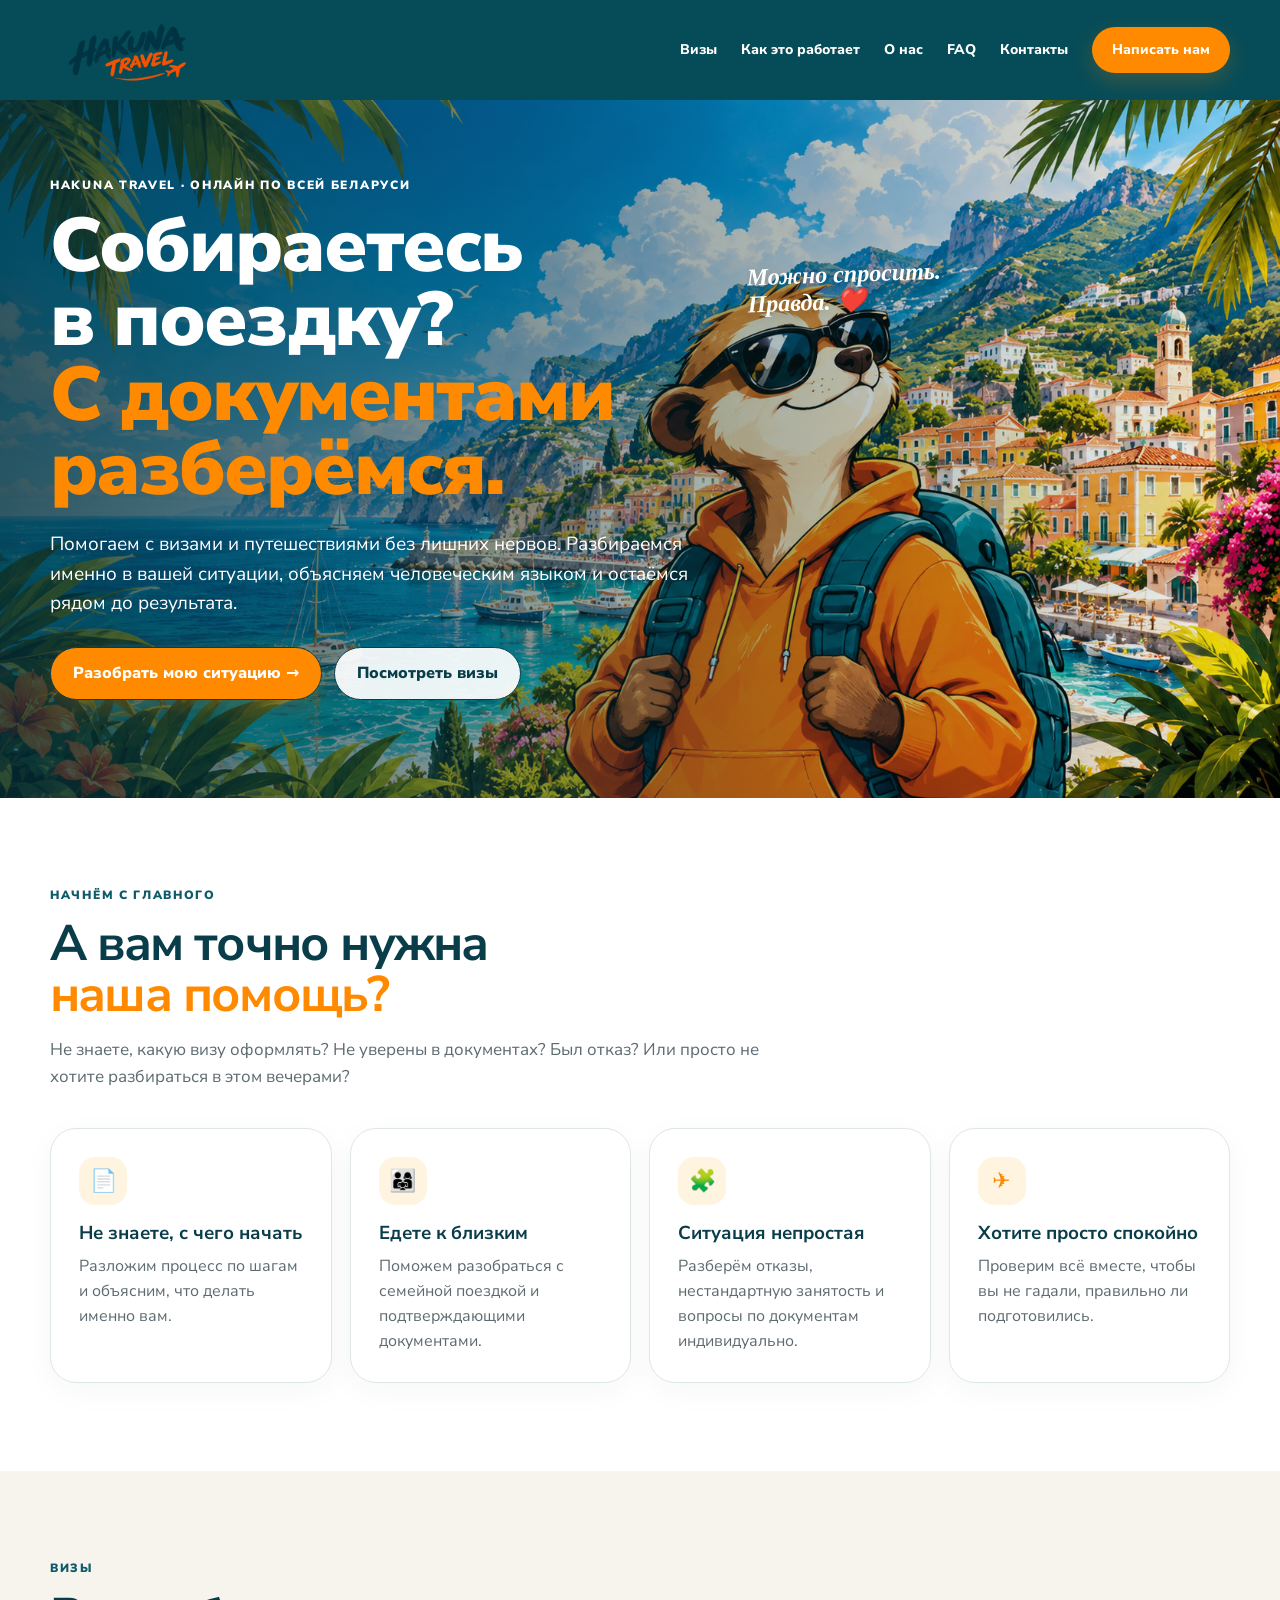
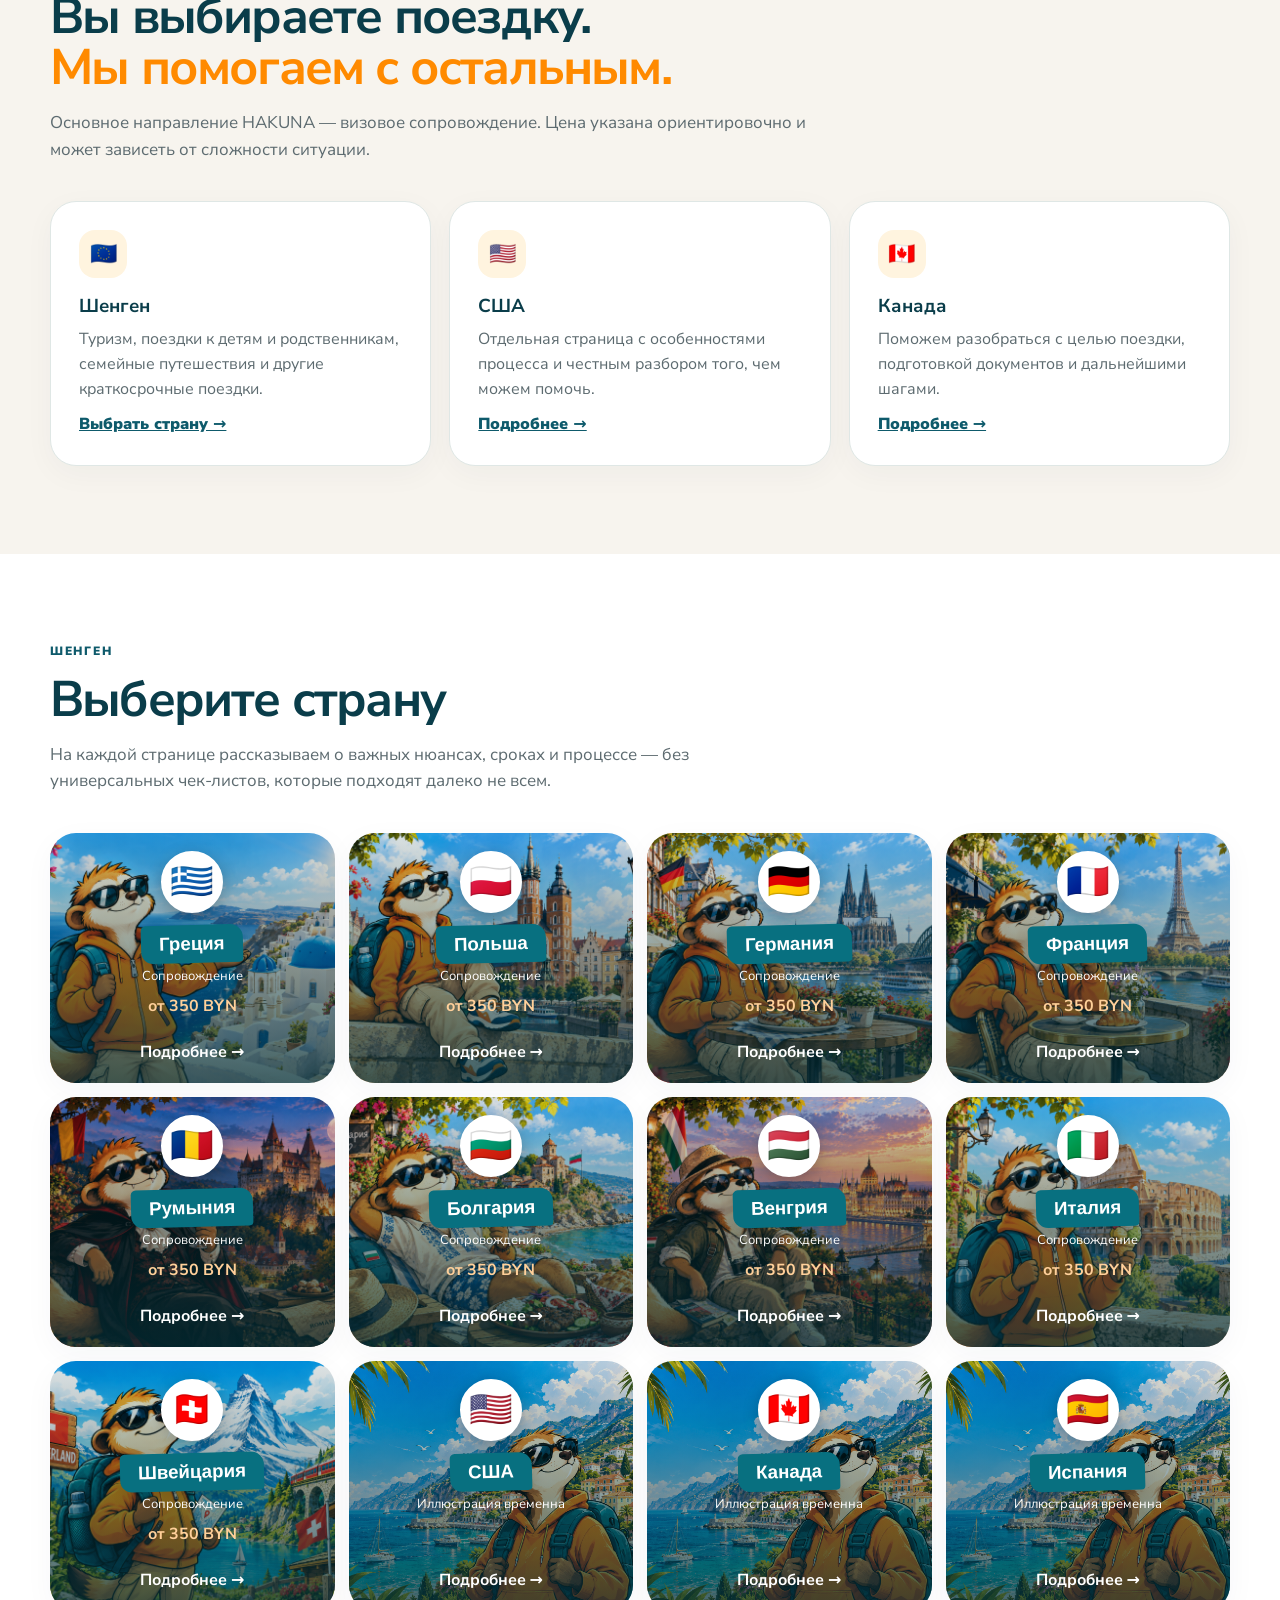
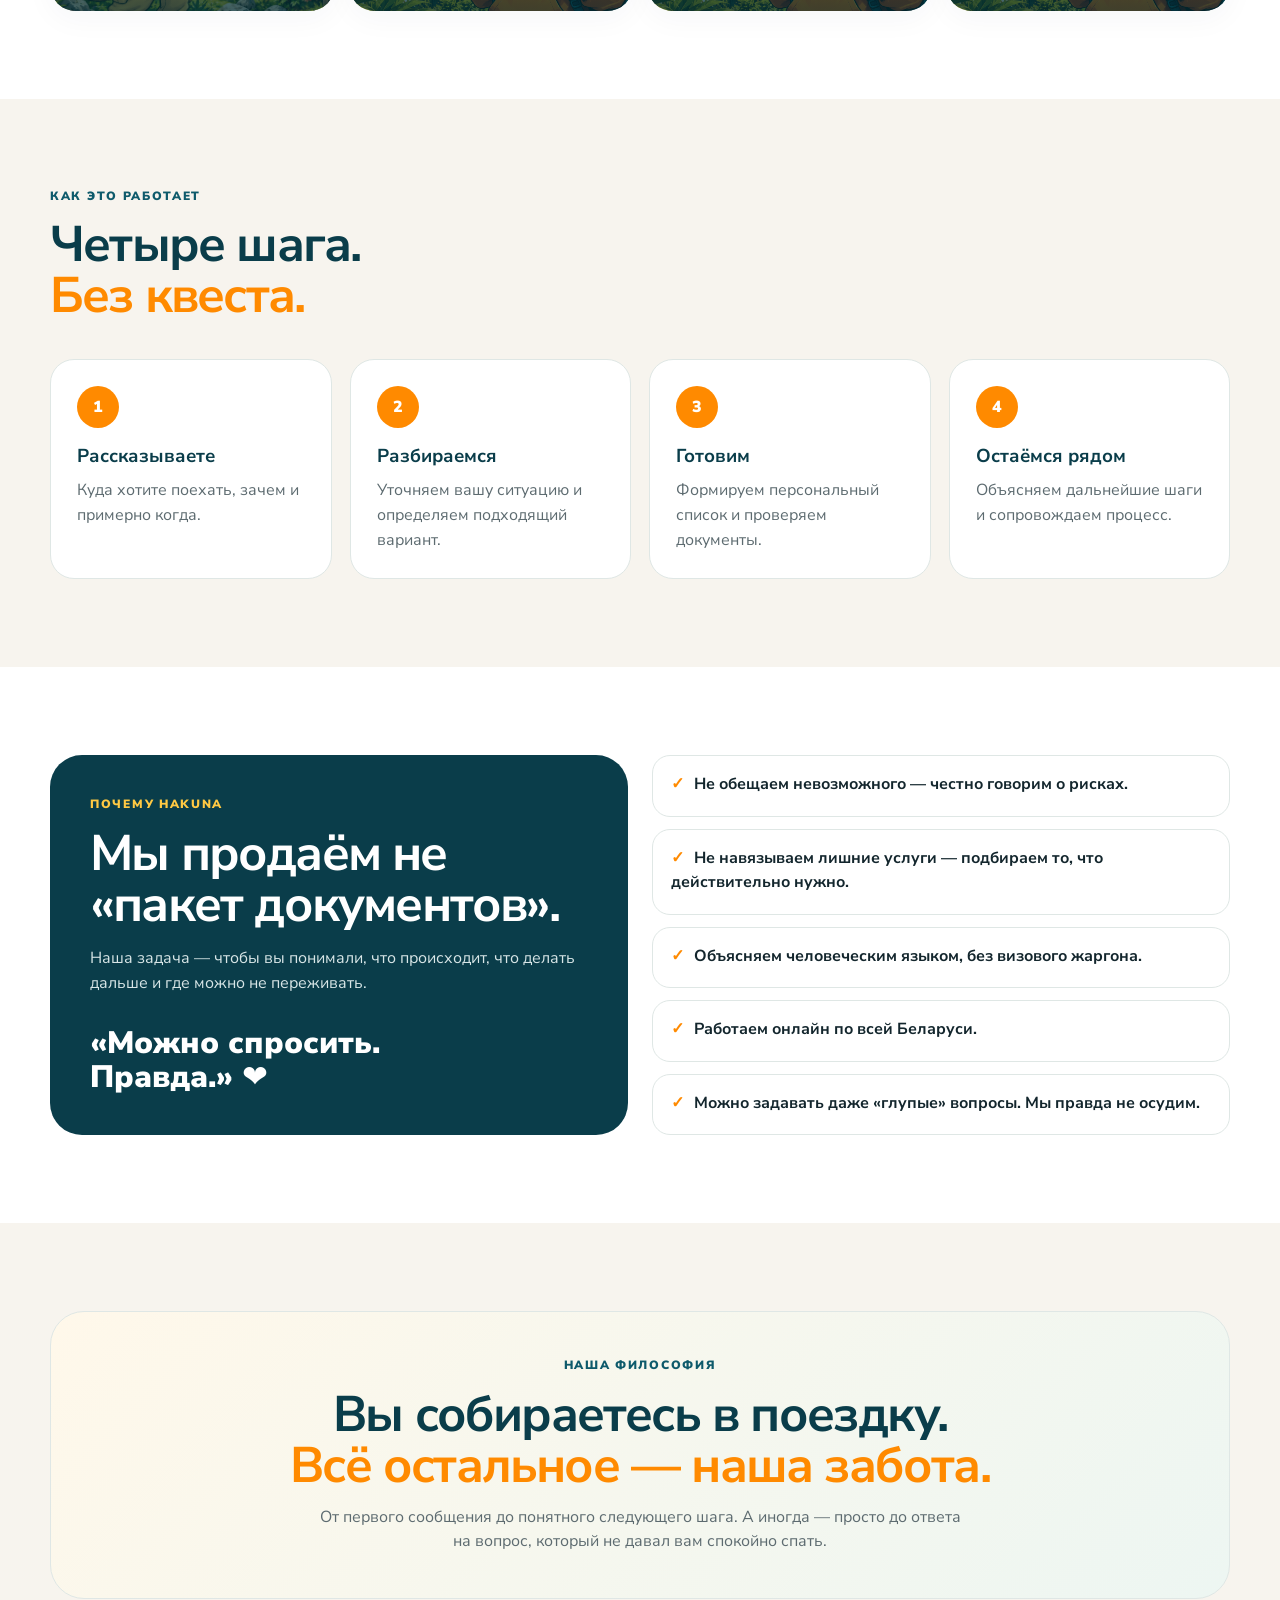
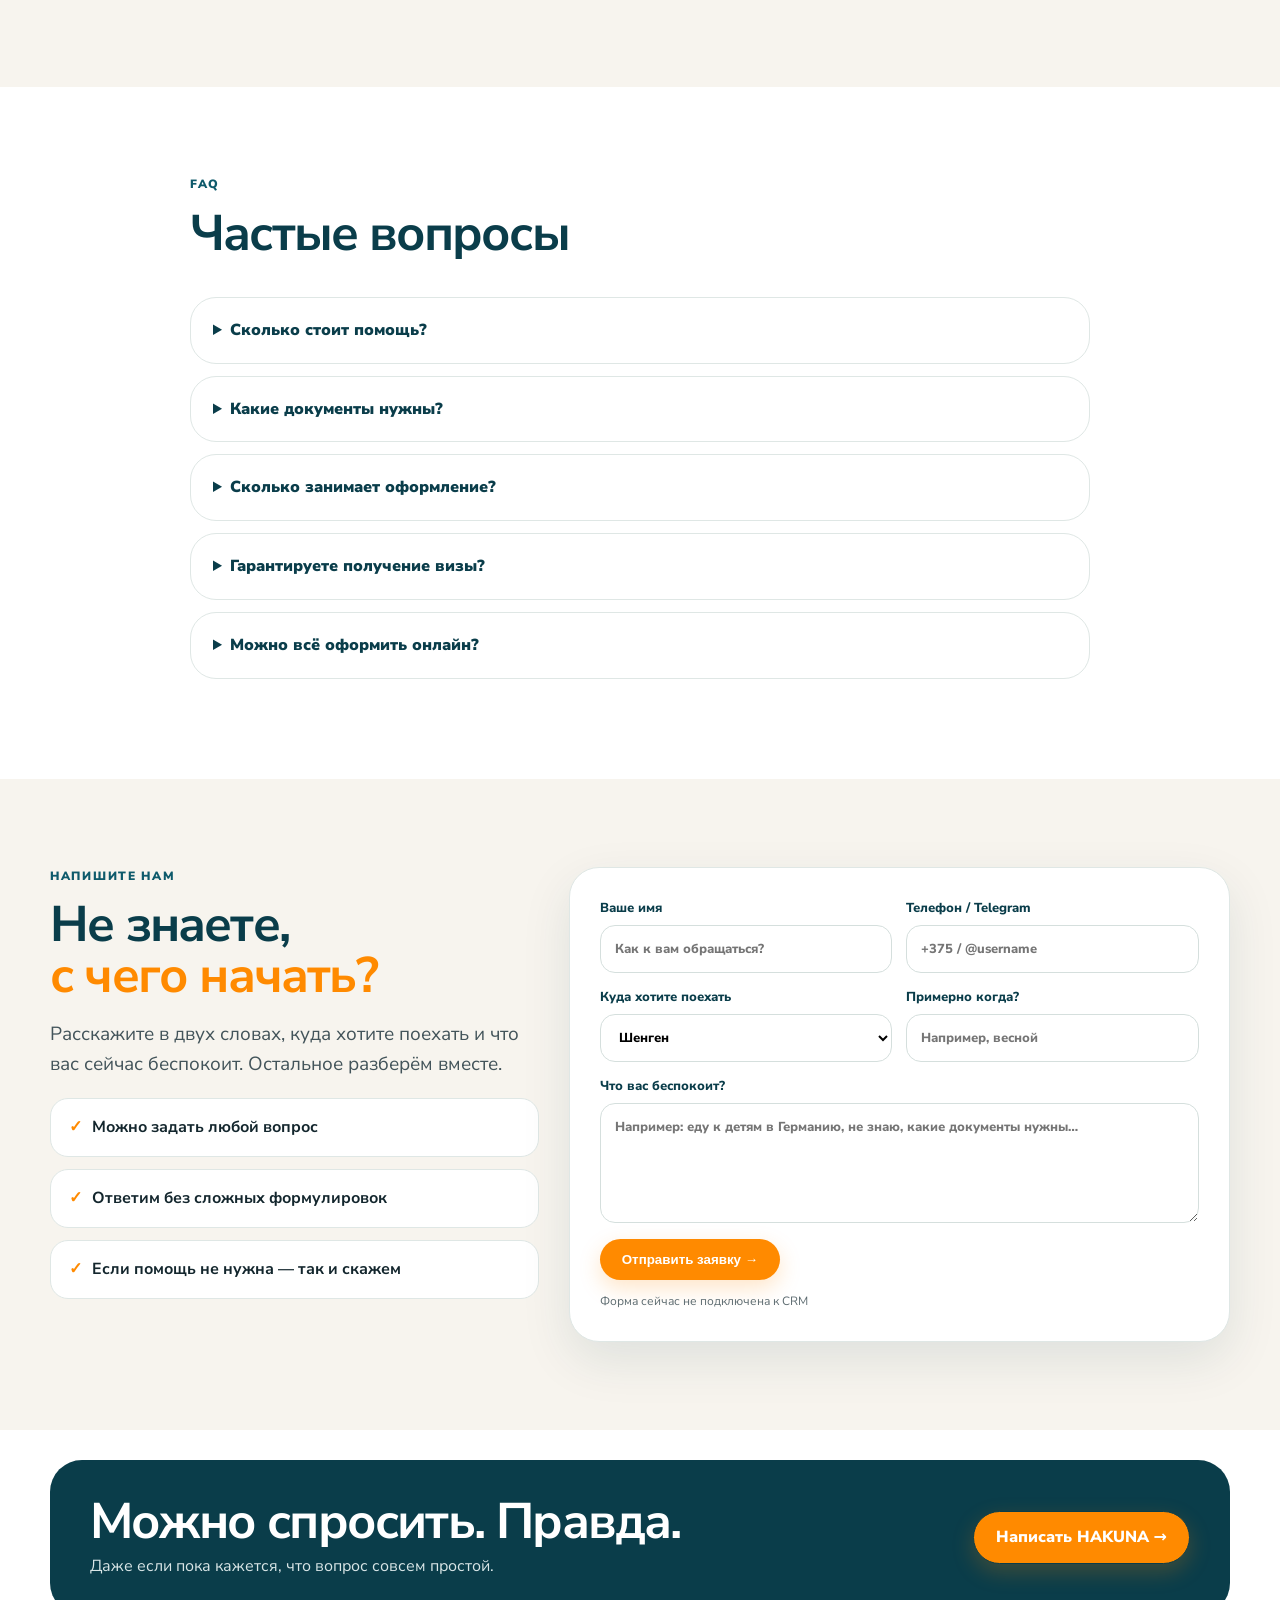
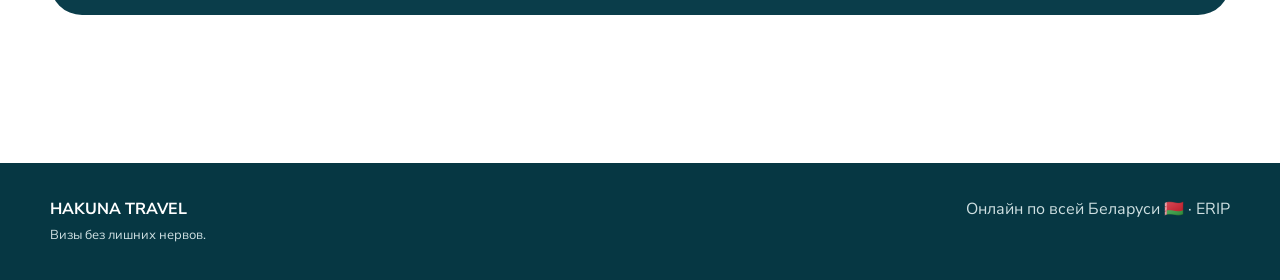
==== commit ed48d03a: "Add files via upload" ====
--- a/index.html
+++ b/index.html
@@ -71,8 +71,6 @@
 <a class="country-card" href="hungary.html" style="background-image:url('assets/img/country-hungary.png')"><div class="country-flag">🇭🇺</div><h3>Венгрия</h3><p>Сопровождение</p><strong>от 350 BYN</strong><span class="country-link">Подробнее →</span></a>
 <a class="country-card" href="italy.html" style="background-image:url('assets/img/country-italy.png')"><div class="country-flag">🇮🇹</div><h3>Италия</h3><p>Сопровождение</p><strong>от 350 BYN</strong><span class="country-link">Подробнее →</span></a>
 <a class="country-card" href="switzerland.html" style="background-image:url('assets/img/country-switzerland.png')"><div class="country-flag">🇨🇭</div><h3>Швейцария</h3><p>Сопровождение</p><strong>от 350 BYN</strong><span class="country-link">Подробнее →</span></a>
-<a class="country-card" href="austria.html" style="background-image:url('assets/img/country-austria.png')"><div class="country-flag">🇦🇹</div><h3>Австрия</h3><p>Сопровождение</p><strong>от 350 BYN</strong><span class="country-link">Подробнее →</span></a>
-<a class="country-card" href="netherlands.html" style="background-image:url('assets/img/country-netherlands.png')"><div class="country-flag">🇳🇱</div><h3>Нидерланды</h3><p>Сопровождение</p><strong>от 350 BYN</strong><span class="country-link">Подробнее →</span></a>
 <a class="country-card" href="usa.html" style="background-image:url('assets/img/country-usa-placeholder.png')"><div class="country-flag">🇺🇸</div><h3>США</h3><p>Иллюстрация временна</p><span class="country-link">Подробнее →</span></a>
 <a class="country-card" href="canada.html" style="background-image:url('assets/img/country-canada-placeholder.png')"><div class="country-flag">🇨🇦</div><h3>Канада</h3><p>Иллюстрация временна</p><span class="country-link">Подробнее →</span></a>
 <a class="country-card" href="spain.html" style="background-image:url('assets/img/country-spain-placeholder.png')"><div class="country-flag">🇪🇸</div><h3>Испания</h3><p>Иллюстрация временна</p><span class="country-link">Подробнее →</span></a></div>
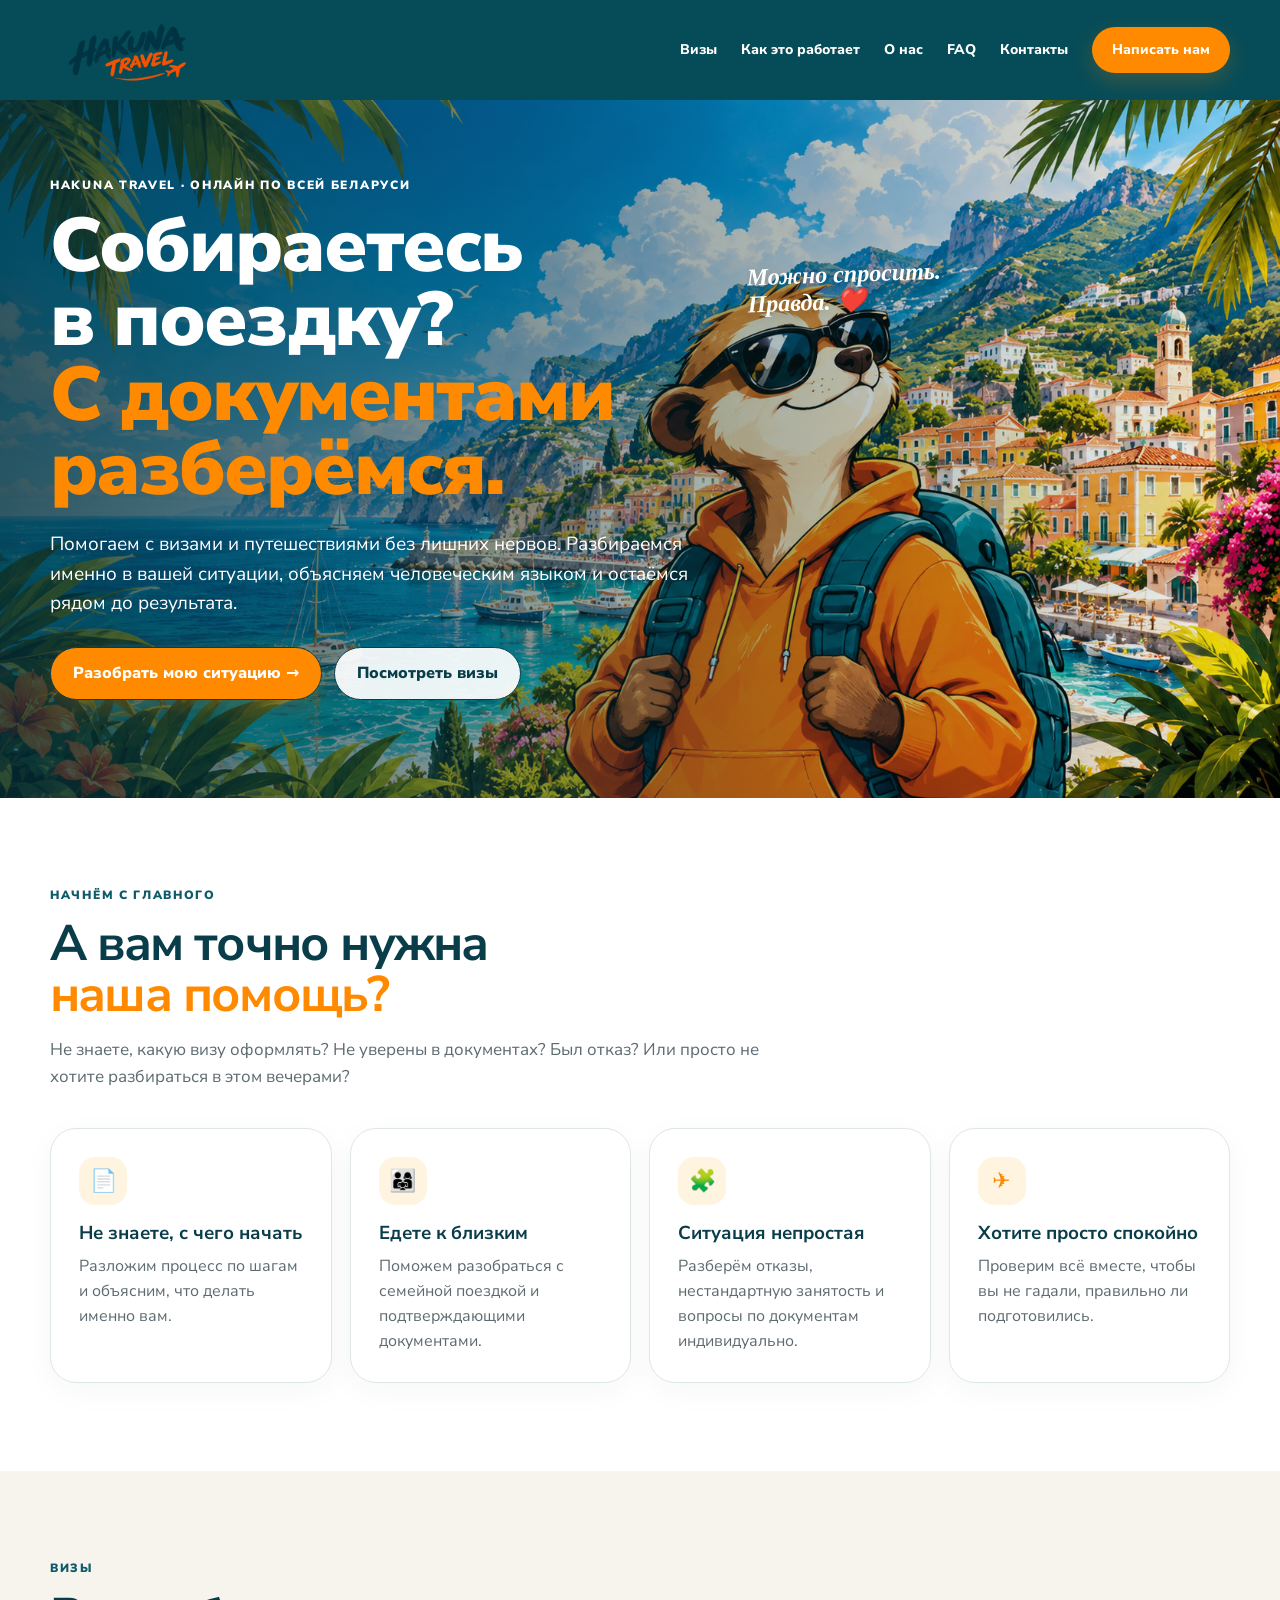
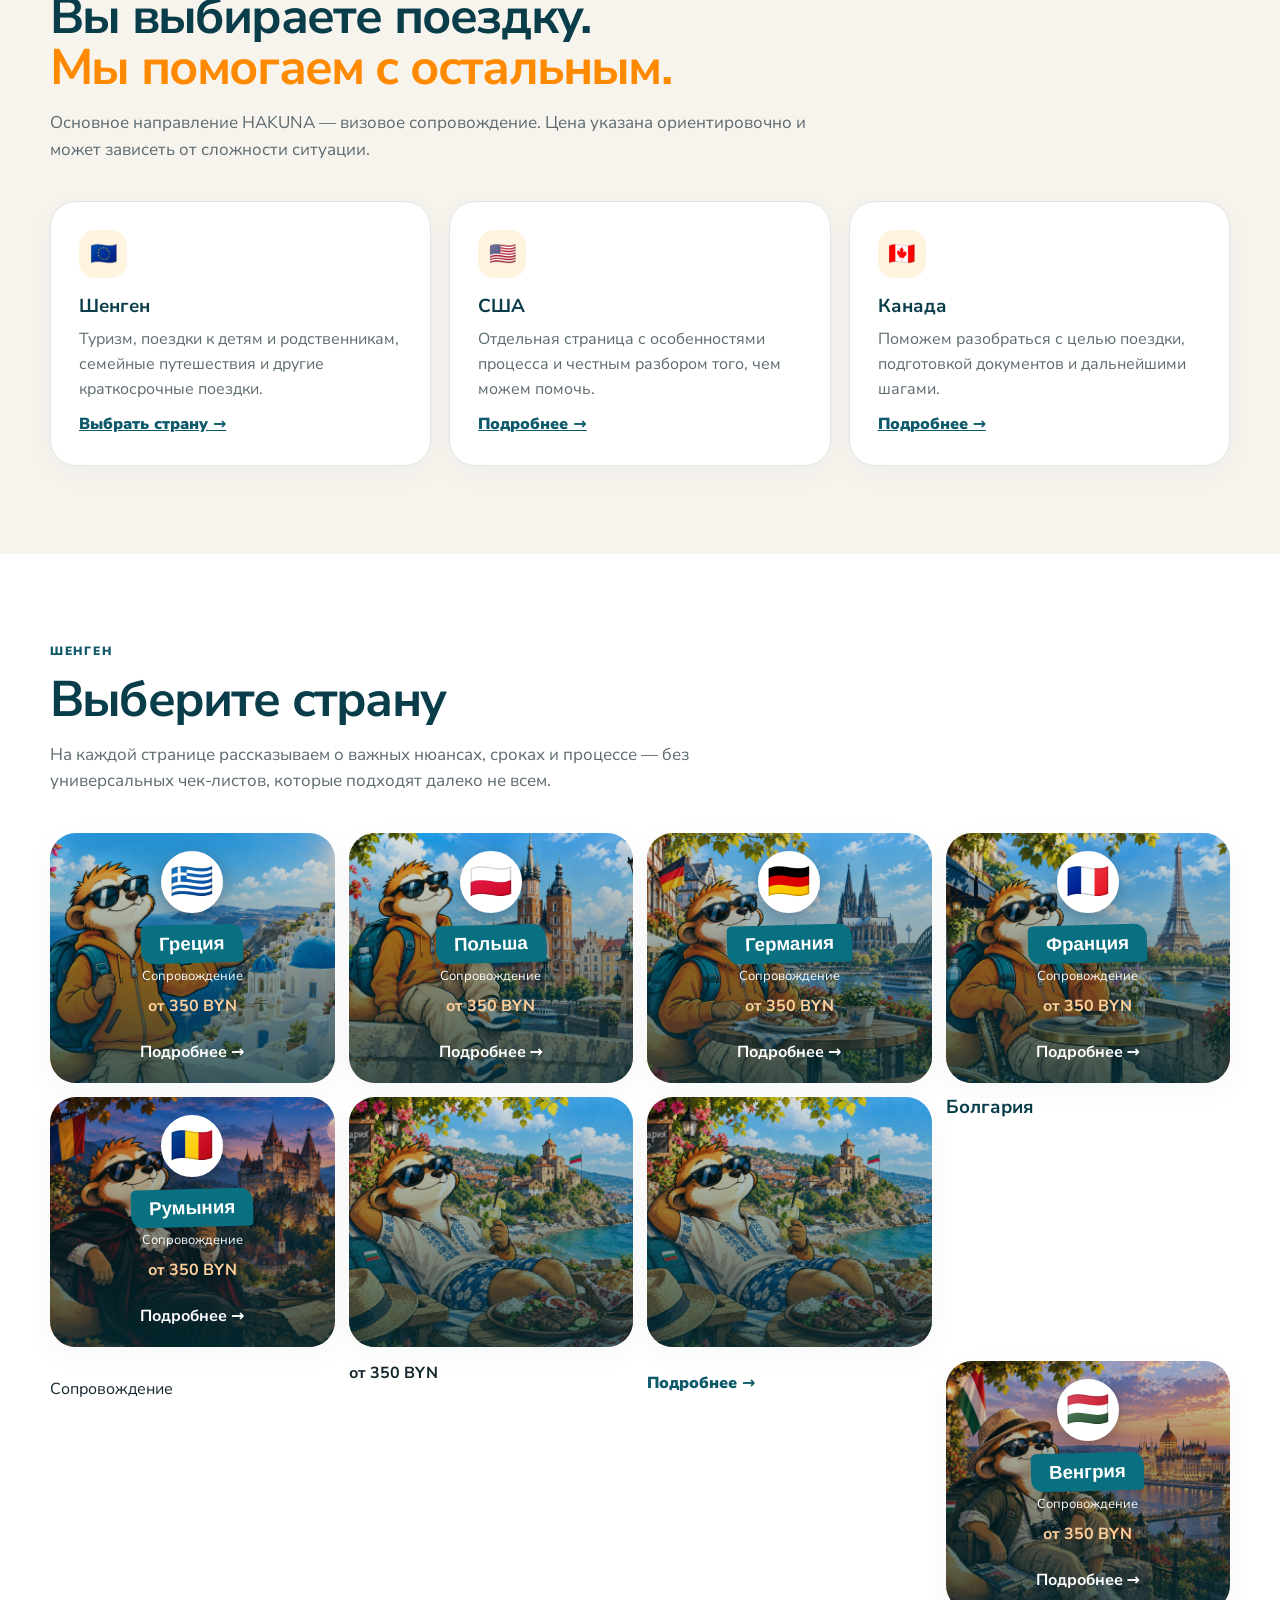
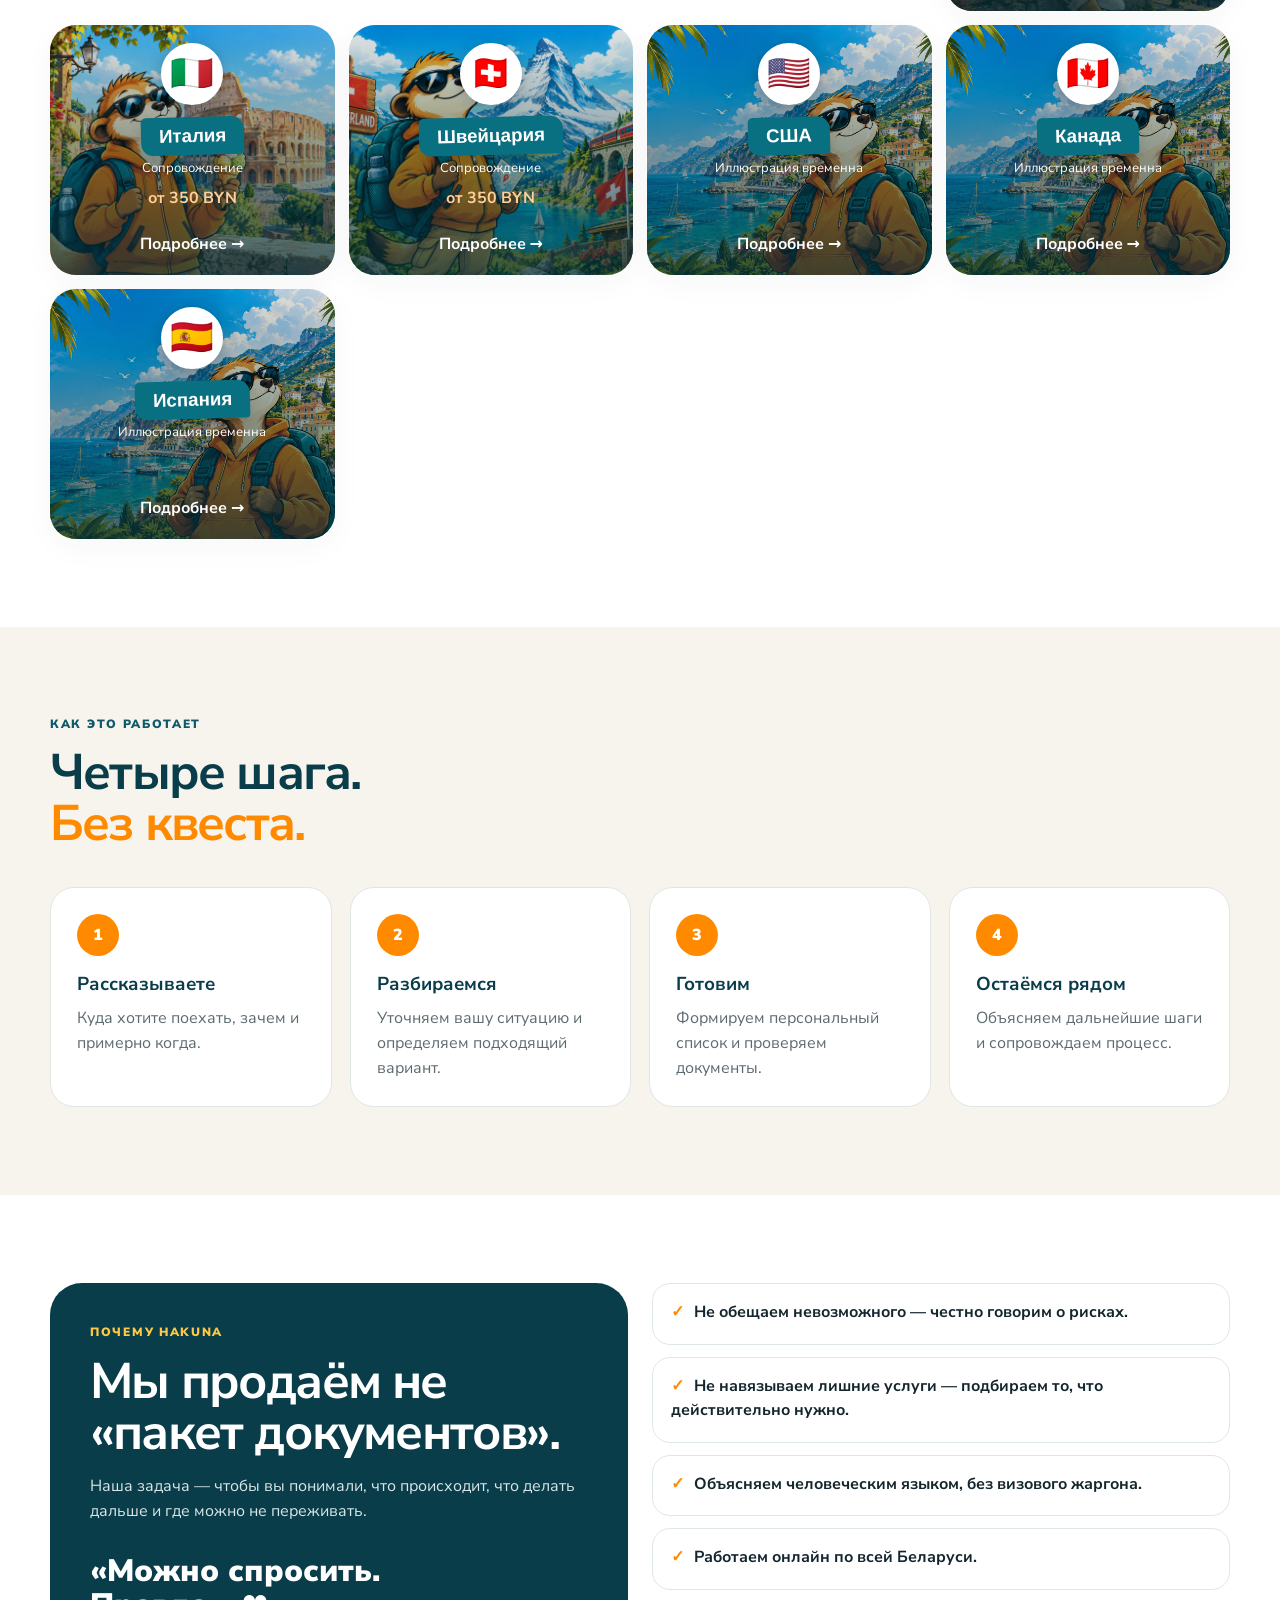
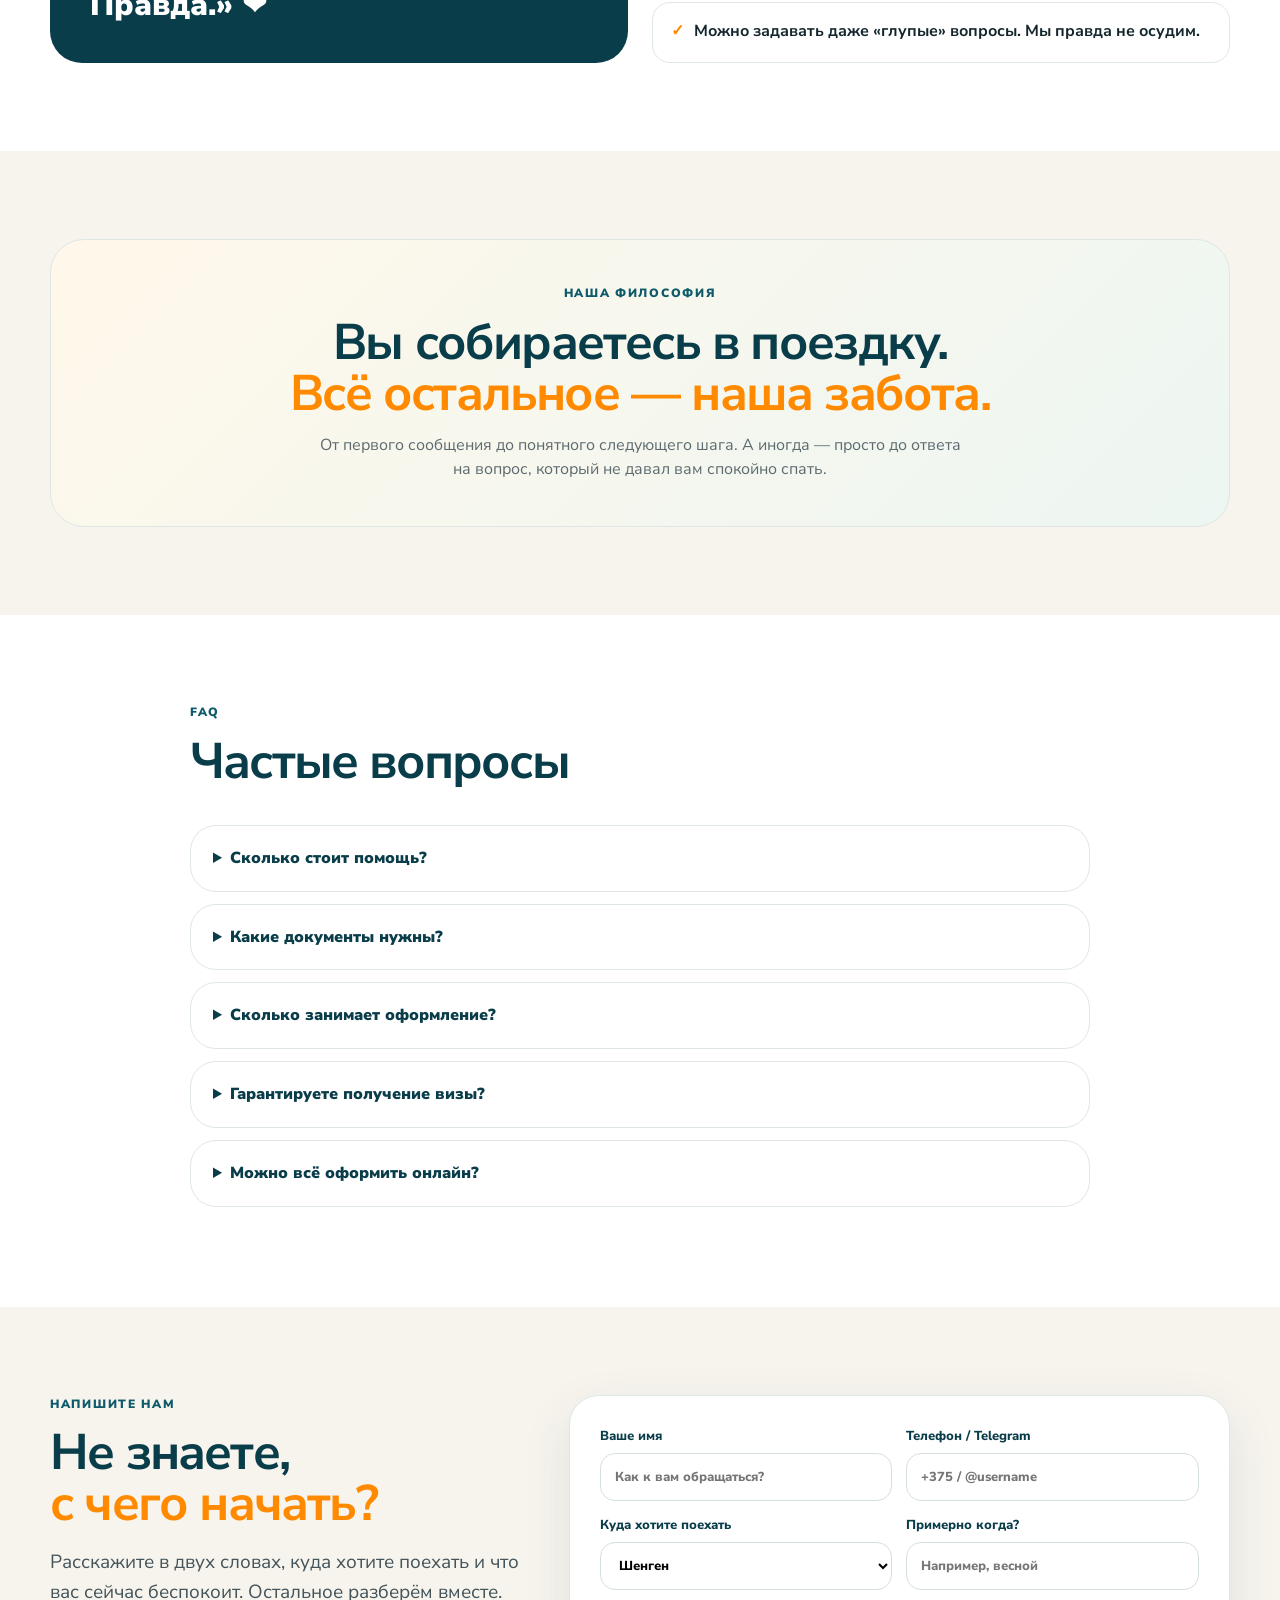
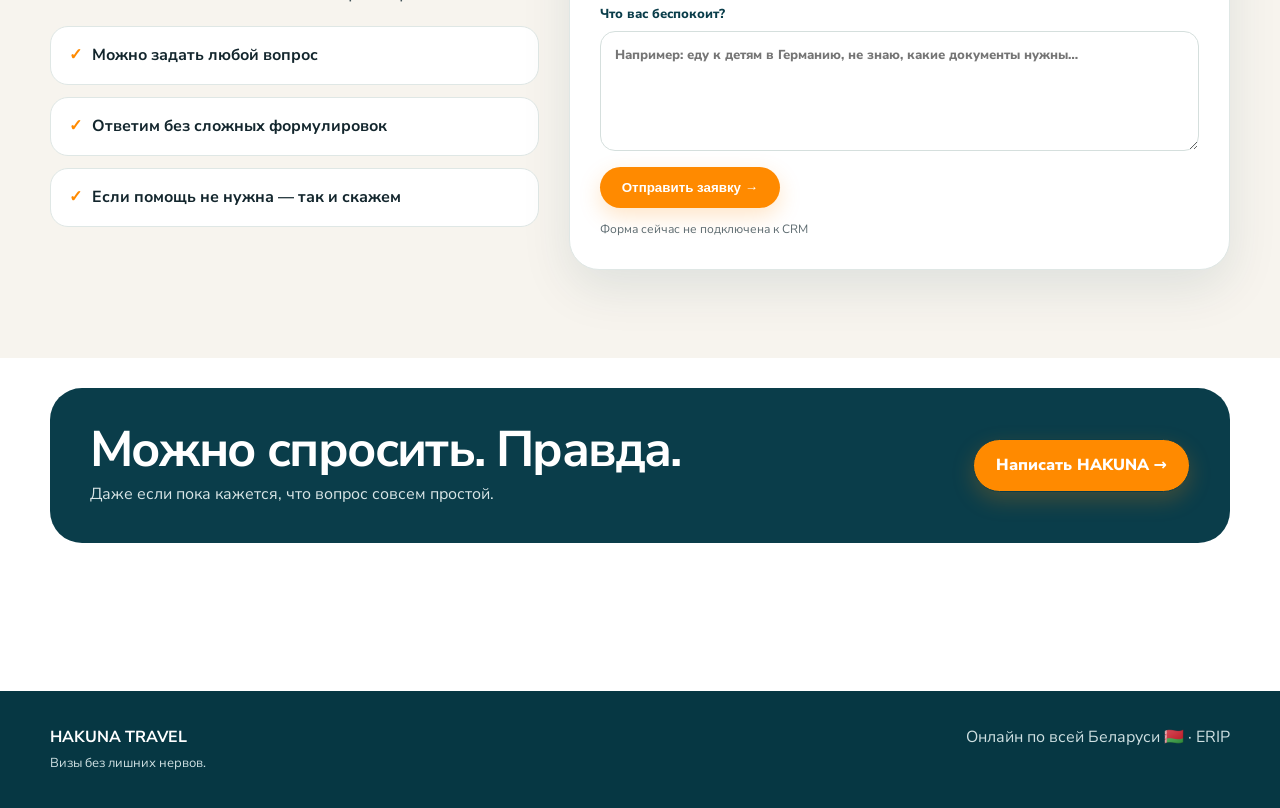
==== commit 545804e3: "Add files via upload" ====
--- a/index.html
+++ b/index.html
@@ -67,7 +67,7 @@
 <a class="country-card" href="germany.html" style="background-image:url('assets/img/country-germany.png')"><div class="country-flag">🇩🇪</div><h3>Германия</h3><p>Сопровождение</p><strong>от 350 BYN</strong><span class="country-link">Подробнее →</span></a>
 <a class="country-card" href="france.html" style="background-image:url('assets/img/country-france.png')"><div class="country-flag">🇫🇷</div><h3>Франция</h3><p>Сопровождение</p><strong>от 350 BYN</strong><span class="country-link">Подробнее →</span></a>
 <a class="country-card" href="romania.html" style="background-image:url('assets/img/country-romania.png')"><div class="country-flag">🇷🇴</div><h3>Румыния</h3><p>Сопровождение</p><strong>от 350 BYN</strong><span class="country-link">Подробнее →</span></a>
-<a class="country-card" href="bulgaria.html" style="background-image:url('assets/img/country-bulgaria.png')"><div class="country-flag">🇧🇬</div><h3>Болгария</h3><p>Сопровождение</p><strong>от 350 BYN</strong><span class="country-link">Подробнее →</span></a>
+<a class="country-card" href="bulgaria.html" style="background-image:url('assets/img/country-bulgaria.png')"><div class="country-flag"><a href="https://hatscripts.github.io/circle-flags/flags/bg.svg"></a></div><h3>Болгария</h3><p>Сопровождение</p><strong>от 350 BYN</strong><span class="country-link">Подробнее →</span></a>
 <a class="country-card" href="hungary.html" style="background-image:url('assets/img/country-hungary.png')"><div class="country-flag">🇭🇺</div><h3>Венгрия</h3><p>Сопровождение</p><strong>от 350 BYN</strong><span class="country-link">Подробнее →</span></a>
 <a class="country-card" href="italy.html" style="background-image:url('assets/img/country-italy.png')"><div class="country-flag">🇮🇹</div><h3>Италия</h3><p>Сопровождение</p><strong>от 350 BYN</strong><span class="country-link">Подробнее →</span></a>
 <a class="country-card" href="switzerland.html" style="background-image:url('assets/img/country-switzerland.png')"><div class="country-flag">🇨🇭</div><h3>Швейцария</h3><p>Сопровождение</p><strong>от 350 BYN</strong><span class="country-link">Подробнее →</span></a>
